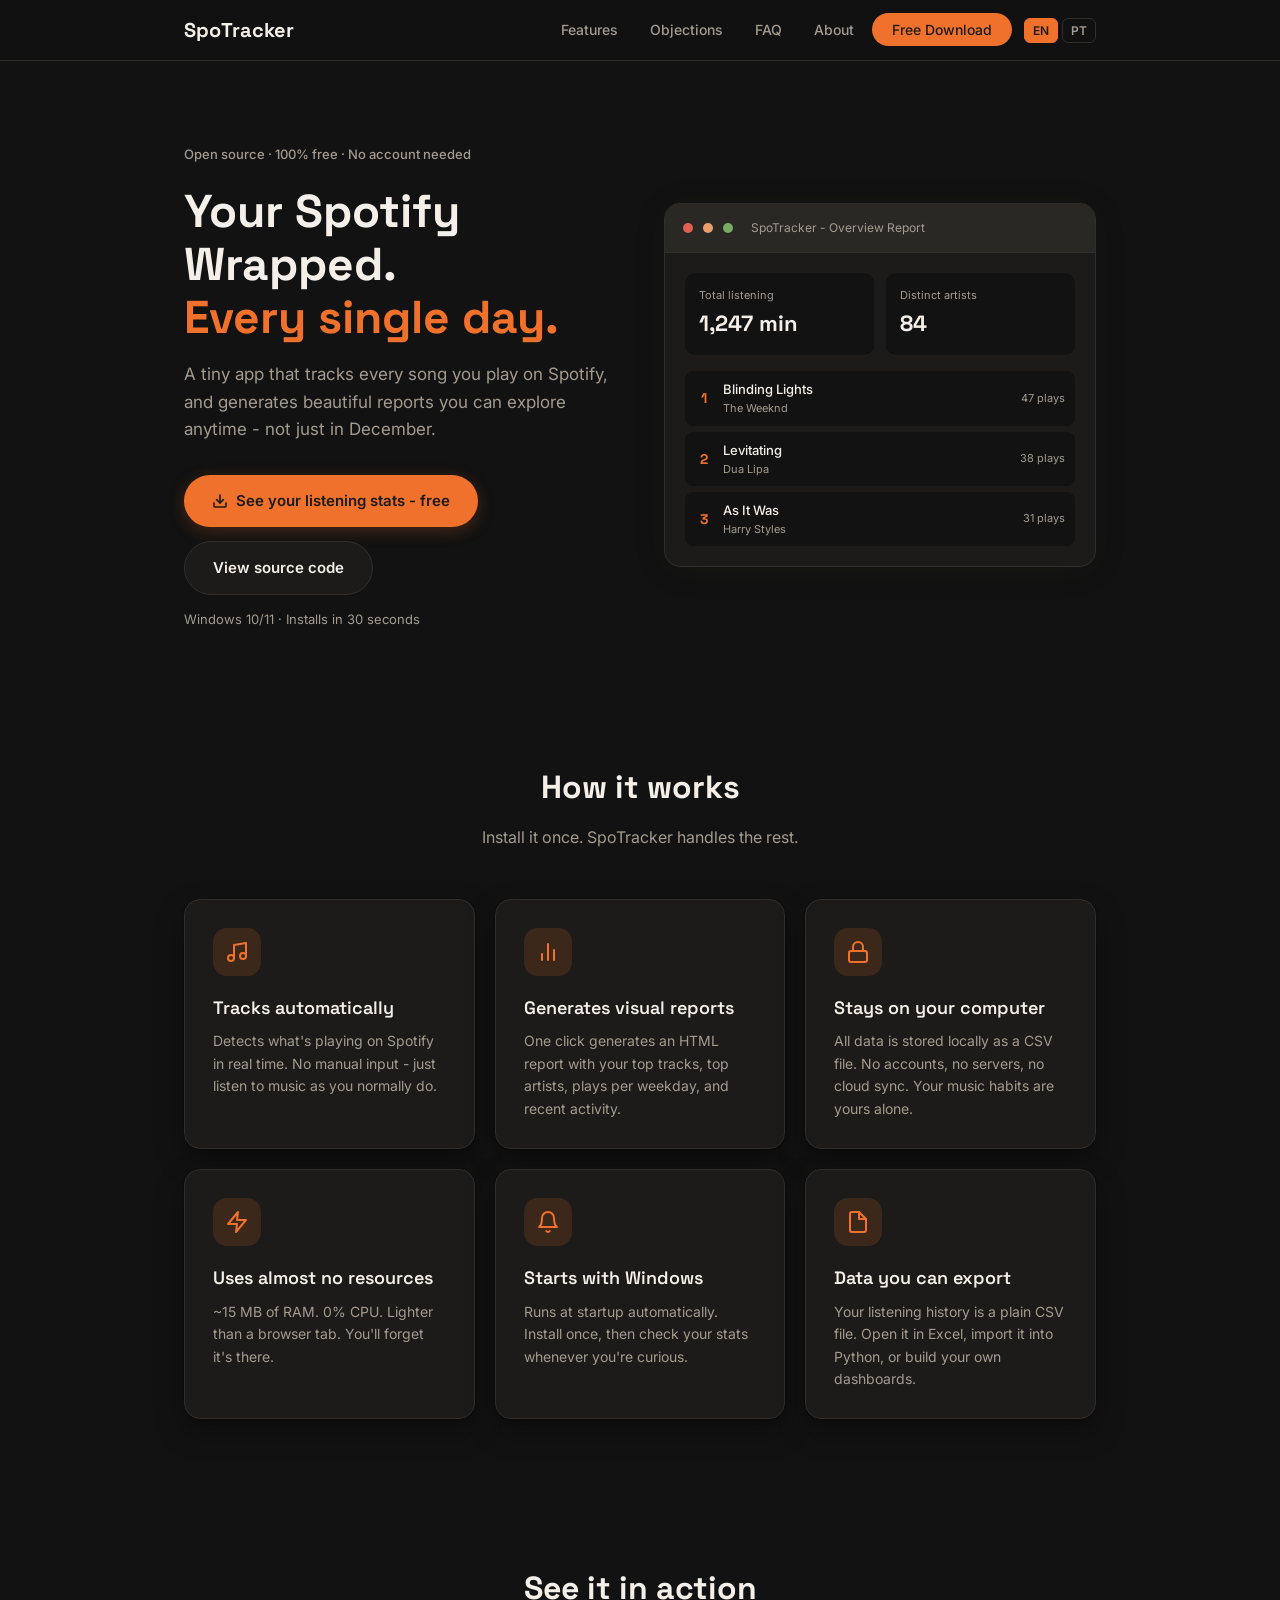
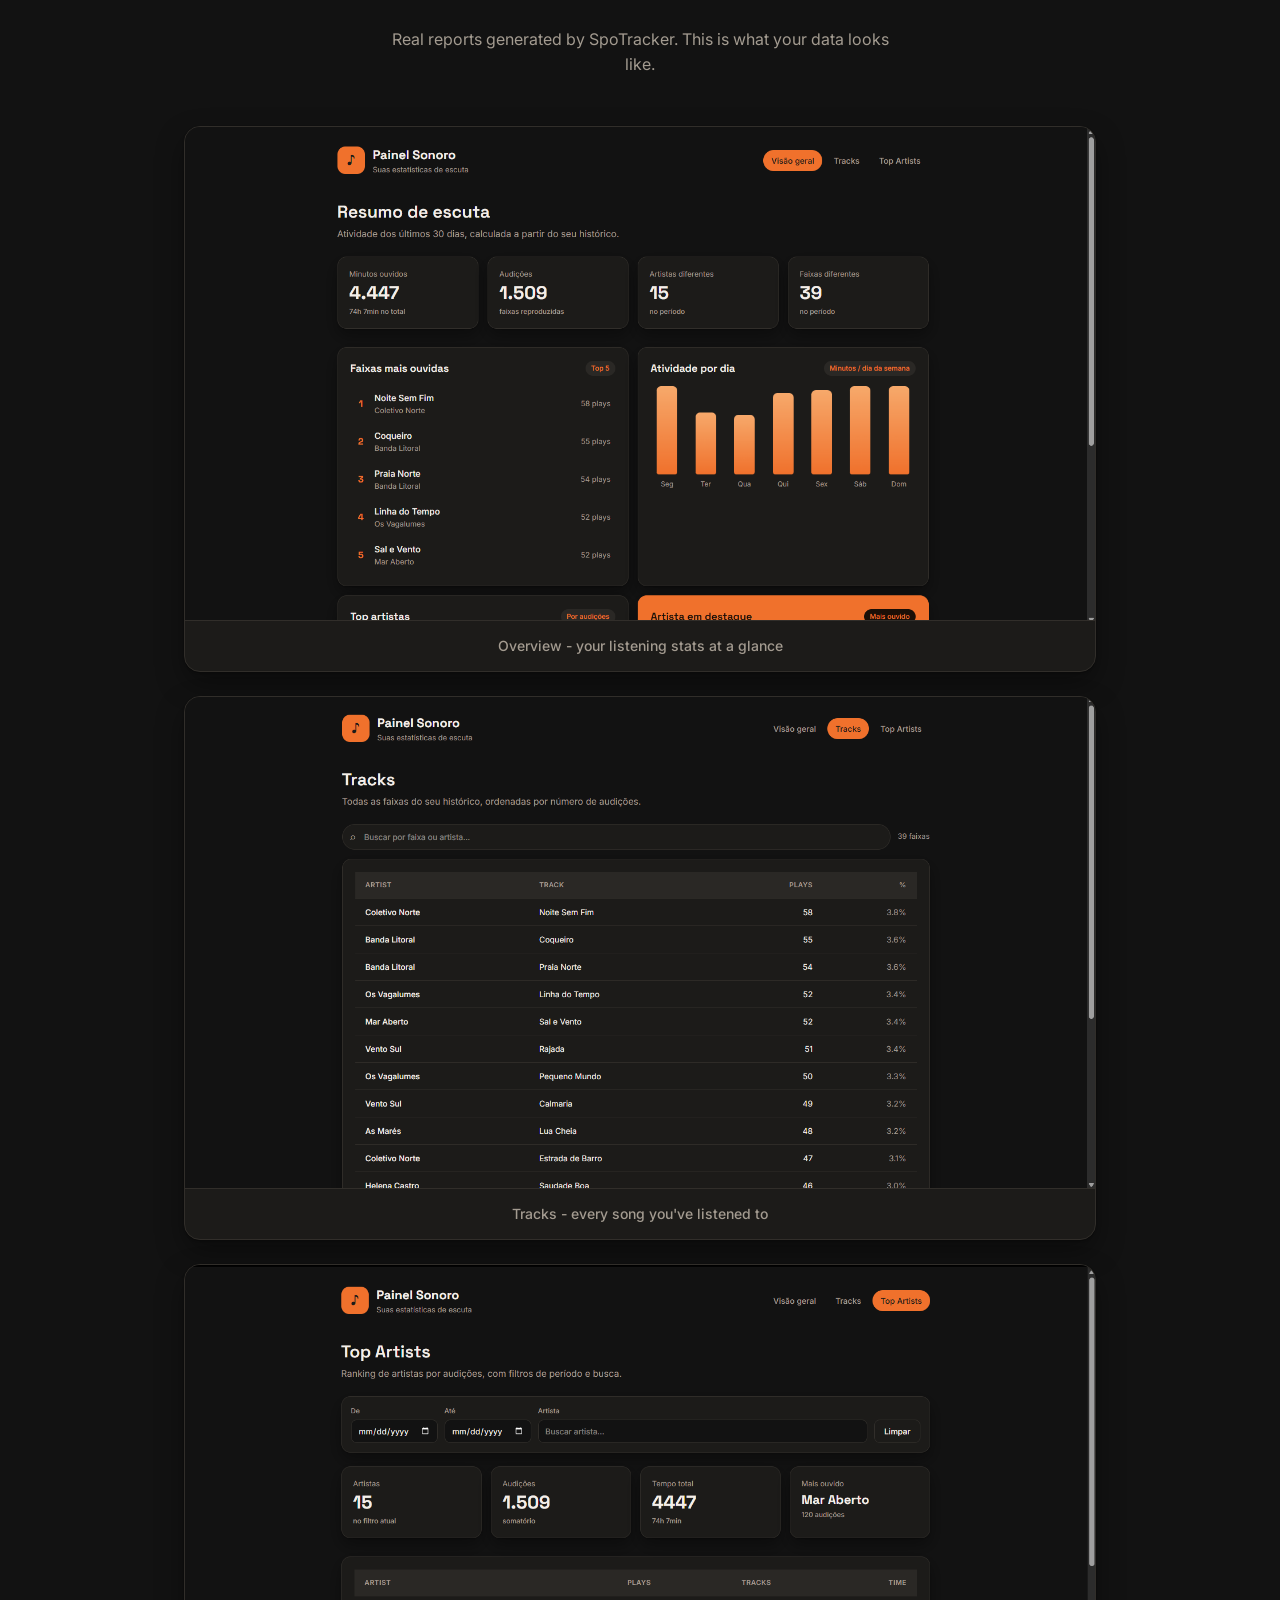
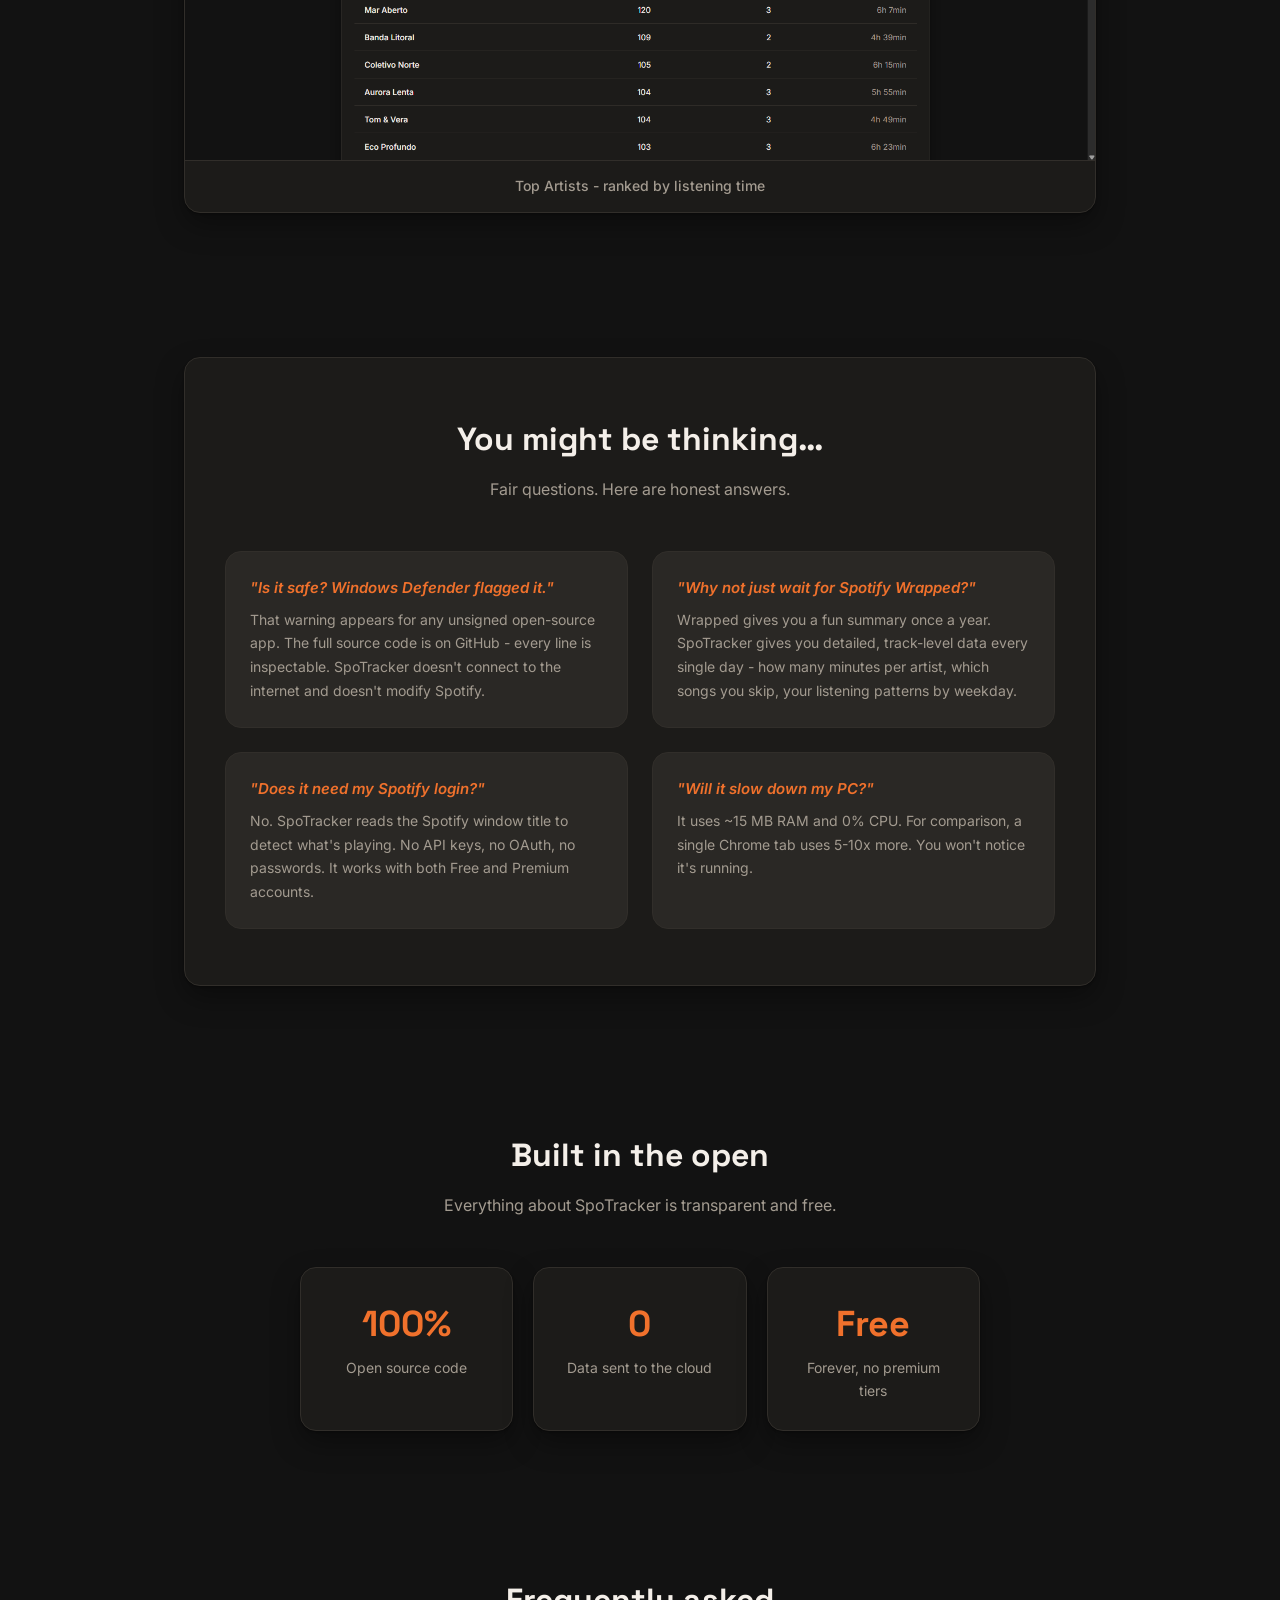
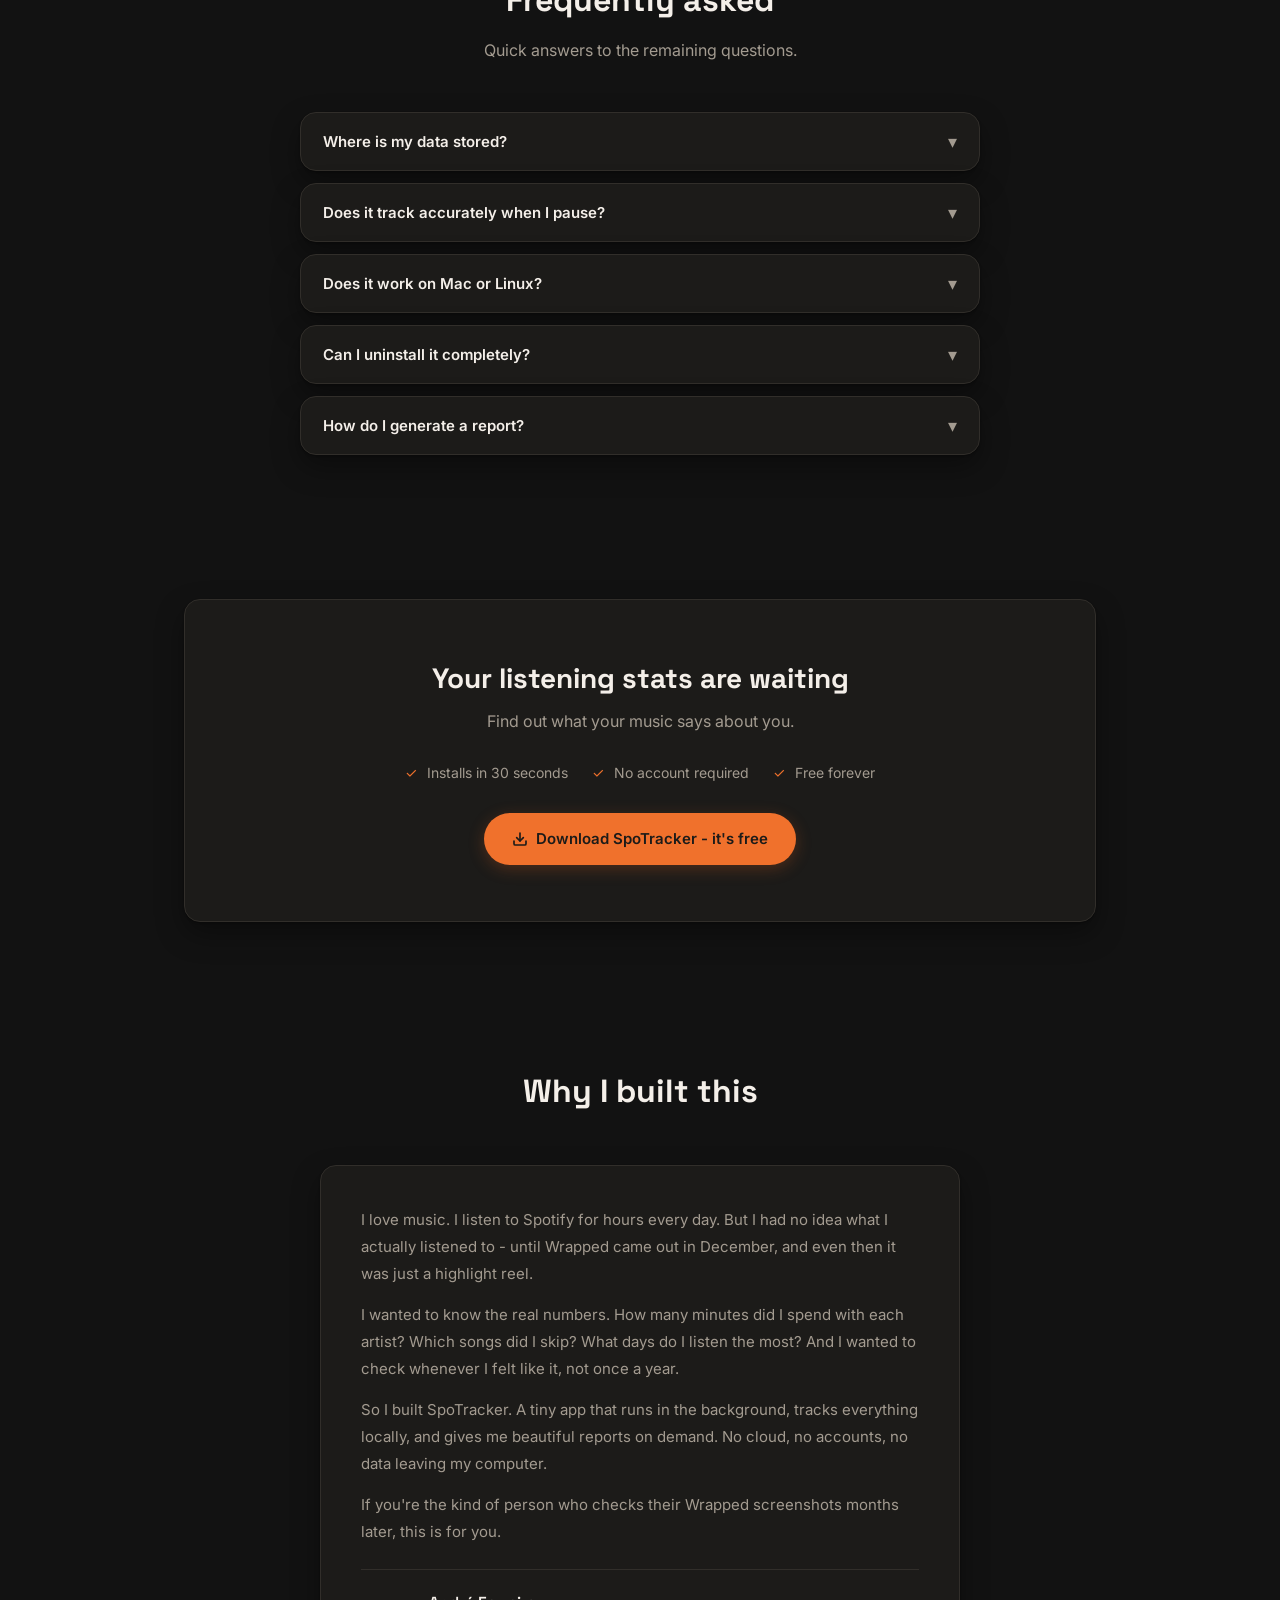
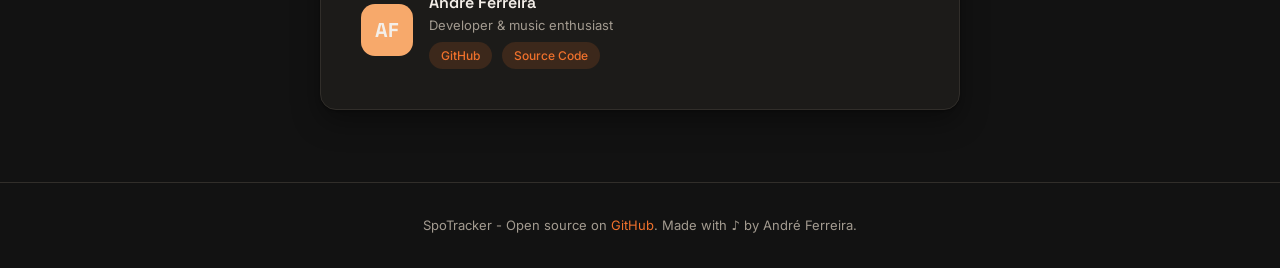
==== landing/index.html @ a1606028 "created landing page" ====
<!doctype html>
<html lang="en" dir="ltr">
<head>
	<meta charset="UTF-8" />
	<meta name="viewport" content="width=device-width, initial-scale=1.0" />

	<title>SpoTracker - Your Spotify Wrapped, Every Day | Free Listening Stats Tracker</title>
	<meta name="description" content="SpoTracker tracks your Spotify listening habits offline, giving you detailed reports with top artists, top tracks, and listening patterns - whenever you want, not just once a year. Free, open-source, and private." />
	<meta name="keywords" content="Spotify tracker, Spotify stats, Spotify Wrapped daily, listening history, top artists, top tracks, Spotify statistics, music tracker, offline Spotify tracker, open source Spotify tool, SpoTracker" />
	<meta name="author" content="André Ferreira" />
	<meta name="robots" content="index, follow, max-snippet:-1, max-image-preview:large, max-video-preview:-1" />
	<meta name="theme-color" content="#1DB954" />

	<link rel="canonical" href="https://andreferreira04.github.io/spoTracker/" />

	<meta property="og:type" content="website" />
	<meta property="og:url" content="https://andreferreira04.github.io/spoTracker/" />
	<meta property="og:title" content="SpoTracker - Your Spotify Wrapped, Every Day" />
	<meta property="og:description" content="Track every song you play on Spotify. Get detailed reports with top artists, top tracks, and listening patterns - free, offline, and open source." />
	<meta property="og:image" content="https://andreferreira04.github.io/spoTracker/screenshots/overview.png" />
	<meta property="og:image:width" content="1200" />
	<meta property="og:image:height" content="630" />
	<meta property="og:image:alt" content="SpoTracker overview report showing listening statistics, top tracks, and top artists" />
	<meta property="og:site_name" content="SpoTracker" />
	<meta property="og:locale" content="en_US" />
	<meta property="og:locale:alternate" content="pt_PT" />

	<meta name="twitter:card" content="summary_large_image" />
	<meta name="twitter:title" content="SpoTracker - Your Spotify Wrapped, Every Day" />
	<meta name="twitter:description" content="Track every song you play on Spotify. Free, offline, open source listening stats." />
	<meta name="twitter:image" content="https://andreferreira04.github.io/spoTracker/screenshots/overview.png" />
	<meta name="twitter:image:alt" content="SpoTracker overview report showing listening statistics" />

	<link rel="preconnect" href="https://fonts.googleapis.com" />
	<link rel="preconnect" href="https://fonts.gstatic.com" crossorigin />
	<link href="https://fonts.googleapis.com/css2?family=Inter:wght@400;500;600&family=Space+Grotesk:wght@500;600;700&display=swap" rel="stylesheet" />
	<link rel="stylesheet" href="style.css" />

	<script type="application/ld+json">
	{
		"@context": "https://schema.org",
		"@type": "SoftwareApplication",
		"name": "SpoTracker",
		"description": "A tiny desktop app that tracks every song you play on Spotify, stores data locally, and generates beautiful reports with top artists, top tracks, and listening patterns - whenever you want.",
		"url": "https://andreferreira04.github.io/spoTracker/",
		"downloadUrl": "https://github.com/andreferreira04/spoTracker/releases/latest/download/SpoTrackerInstaller.exe",
		"operatingSystem": "Windows 10, Windows 11",
		"applicationCategory": "MultimediaApplication",
		"applicationSubCategory": "Music Statistics Tracker",
		"offers": {
			"@type": "Offer",
			"price": "0",
			"priceCurrency": "USD"
		},
		"author": {
			"@type": "Person",
			"name": "André Ferreira",
			"url": "https://github.com/andreferreira04"
		},
		"softwareVersion": "latest",
		"license": "https://github.com/andreferreira04/spoTracker/blob/main/LICENSE",
		"screenshot": "https://andreferreira04.github.io/spoTracker/screenshots/overview.png",
		"featureList": [
			"Automatic Spotify listening tracking",
			"Visual HTML reports with top tracks and artists",
			"100% offline - data stored locally as CSV",
			"Lightweight - ~15 MB RAM, 0% CPU",
			"Auto-starts with Windows",
			"Exportable CSV data"
		],
		"isAccessibleForFree": true,
		"memoryRequirements": "15 MB",
		"installUrl": "https://github.com/andreferreira04/spoTracker/releases/latest/download/SpoTrackerInstaller.exe"
	}
	</script>

	<script type="application/ld+json">
	{
		"@context": "https://schema.org",
		"@type": "FAQPage",
		"mainEntity": [
			{
				"@type": "Question",
				"name": "Where is my SpoTracker data stored?",
				"acceptedAnswer": {
					"@type": "Answer",
					"text": "In your Documents folder at C:\\Users\\<you>\\Documents\\SpoTracker\\. The listening history is music-list.csv and reports go into the reports subfolder."
				}
			},
			{
				"@type": "Question",
				"name": "Does SpoTracker track accurately when I pause Spotify?",
				"acceptedAnswer": {
					"@type": "Answer",
					"text": "Yes. SpoTracker detects when Spotify is paused and subtracts the paused time automatically. It also filters short plays (under 20 seconds) in reports."
				}
			},
			{
				"@type": "Question",
				"name": "Does SpoTracker work on Mac or Linux?",
				"acceptedAnswer": {
					"@type": "Answer",
					"text": "Currently Windows-only (10 and 11). It uses Windows APIs to read window titles and display the tray icon."
				}
			},
			{
				"@type": "Question",
				"name": "Can I uninstall SpoTracker completely?",
				"acceptedAnswer": {
					"@type": "Answer",
					"text": "Yes, uninstall like any Windows app through Settings → Apps. Your listening data in Documents is preserved so you don't lose your history."
				}
			},
			{
				"@type": "Question",
				"name": "How do I generate a SpoTracker report?",
				"acceptedAnswer": {
					"@type": "Answer",
					"text": "Right-click the SpoTracker icon in your system tray (bottom-right corner) and select 'Generate New Report'. Your browser will open with the results."
				}
			},
			{
				"@type": "Question",
				"name": "Is SpoTracker safe? Windows Defender flagged it.",
				"acceptedAnswer": {
					"@type": "Answer",
					"text": "That warning appears for any unsigned open-source app. The full source code is on GitHub - every line is inspectable. SpoTracker doesn't connect to the internet and doesn't modify Spotify."
				}
			},
			{
				"@type": "Question",
				"name": "Why not just wait for Spotify Wrapped?",
				"acceptedAnswer": {
					"@type": "Answer",
					"text": "Wrapped gives you a fun summary once a year. SpoTracker gives you detailed, track-level data every single day - how many minutes per artist, which songs you skip, your listening patterns by weekday."
				}
			},
			{
				"@type": "Question",
				"name": "Does SpoTracker need my Spotify login?",
				"acceptedAnswer": {
					"@type": "Answer",
					"text": "No. SpoTracker reads the Spotify window title to detect what's playing. No API keys, no OAuth, no passwords. It works with both Free and Premium accounts."
				}
			}
		]
	}
	</script>

	<script type="application/ld+json">
	{
		"@context": "https://schema.org",
		"@type": "BreadcrumbList",
		"itemListElement": [
			{
				"@type": "ListItem",
				"position": 1,
				"name": "SpoTracker",
				"item": "https://andreferreira04.github.io/spoTracker/"
			}
		]
	}
	</script>
</head>
<body>

<header>
	<nav class="navbar" aria-label="Main navigation">
		<div class="page">
			<a href="/" class="nav-title" aria-label="SpoTracker - Home">SpoTracker</a>
			<button class="nav-toggle" aria-label="Toggle navigation menu" aria-expanded="false" onclick="var links=document.querySelector('.nav-links');var expanded=this.getAttribute('aria-expanded')==='true';this.setAttribute('aria-expanded',!expanded);links.classList.toggle('open')">&#9776;</button>
			<ul class="nav-links" role="menubar">
				<li role="none"><a href="#features" role="menuitem" data-i18n="navFeatures">Features</a></li>
				<li role="none"><a href="#objections" role="menuitem" data-i18n="navObjections">Objections</a></li>
				<li role="none"><a href="#faq" role="menuitem" data-i18n="navFaq">FAQ</a></li>
				<li role="none"><a href="#founder" role="menuitem" data-i18n="navAbout">About</a></li>
				<li role="none"><a href="https://github.com/andreferreira04/spoTracker/releases/latest/download/SpoTrackerInstaller.exe" class="nav-cta" role="menuitem" data-i18n="navDownload">Download Free</a></li>
				<li class="lang-switcher" role="none">
					<button class="lang-btn active" data-lang="en" onclick="setLang('en')" aria-label="Switch to English">EN</button>
					<button class="lang-btn" data-lang="pt" onclick="setLang('pt')" aria-label="Mudar para Português">PT</button>
				</li>
			</ul>
		</div>
	</nav>
</header>

<main>
	<section class="hero" aria-labelledby="hero-heading">
		<div class="page">
			<div class="hero-layout">
				<div class="hero-content">
					<div class="hero-proof" data-i18n="heroProof">Open source · 100% free · No account needed</div>

					<h1 id="hero-heading"><span data-i18n="heroTitle1">Your Spotify Wrapped.</span><br/><span class="accent" data-i18n="heroTitle2">Every single day.</span></h1>

					<p class="hero-sub" data-i18n="heroSub">A tiny app that tracks every song you play on Spotify, and generates beautiful reports you can explore anytime - not just in December.</p>
					<div class="hero-actions">
						<a href="https://github.com/andreferreira04/spoTracker/releases/latest/download/SpoTrackerInstaller.exe" class="btn btn-primary" id="cta-download-hero" aria-label="Download SpoTracker for free">
							<svg width="16" height="16" viewBox="0 0 24 24" fill="none" stroke="currentColor" stroke-width="2.5" stroke-linecap="round" stroke-linejoin="round" aria-hidden="true"><path d="M21 15v4a2 2 0 0 1-2 2H5a2 2 0 0 1-2-2v-4"/><polyline points="7 10 12 15 17 10"/><line x1="12" y1="15" x2="12" y2="3"/></svg> <span data-i18n="heroCta">See your listening stats - free</span>
						</a>
						<a href="https://github.com/andreferreira04/spoTracker" class="btn btn-secondary" target="_blank" rel="noopener noreferrer" aria-label="View SpoTracker source code on GitHub">
							<span data-i18n="heroSource">View source code</span>
						</a>
					</div>
					<p class="hero-note" data-i18n="heroNote">Windows 10/11 · Installs in 30 seconds</p>
				</div>

				<div class="hero-visual" role="img" aria-label="SpoTracker application mockup showing an overview report with total listening time, distinct artists count, and top 3 most played tracks">
					<div class="mock-header">
						<span class="mock-dot" aria-hidden="true"></span>
						<span class="mock-dot" aria-hidden="true"></span>
						<span class="mock-dot" aria-hidden="true"></span>
						<span class="mock-title-bar" data-i18n="mockTitle">SpoTracker - Overview Report</span>
					</div>
					<div class="mock-body">
						<div class="mock-stats-row">
							<div class="mock-stat-card">
								<div class="mock-stat-label" data-i18n="mockListening">Total listening</div>
								<div class="mock-stat-value">1,247 min</div>
							</div>
							<div class="mock-stat-card">
								<div class="mock-stat-label" data-i18n="mockArtists">Distinct artists</div>
								<div class="mock-stat-value">84</div>
							</div>
						</div>
						<div class="mock-track-list">
							<div class="mock-track">
								<span class="mock-rank">1</span>
								<div class="mock-track-info">
									<div class="mock-track-name">Blinding Lights</div>
									<div class="mock-track-artist">The Weeknd</div>
								</div>
								<span class="mock-track-time" data-i18n="mockPlays1">47 plays</span>
							</div>
							<div class="mock-track">
								<span class="mock-rank">2</span>
								<div class="mock-track-info">
									<div class="mock-track-name">Levitating</div>
									<div class="mock-track-artist">Dua Lipa</div>
								</div>
								<span class="mock-track-time" data-i18n="mockPlays2">38 plays</span>
							</div>
							<div class="mock-track">
								<span class="mock-rank">3</span>
								<div class="mock-track-info">
									<div class="mock-track-name">As It Was</div>
									<div class="mock-track-artist">Harry Styles</div>
								</div>
								<span class="mock-track-time" data-i18n="mockPlays3">31 plays</span>
							</div>
						</div>
					</div>
				</div>

			</div>
		</div>
	</section>

	<section id="features" aria-labelledby="features-heading">
		<div class="page">
			<div class="section-header">
				<h2 id="features-heading" data-i18n="featuresTitle">How it works</h2>
				<p data-i18n="featuresSub">Install it once. SpoTracker handles the rest.</p>
			</div>
			<div class="features-grid">
				<article class="feature-card">
					<div class="feature-icon" aria-hidden="true"><svg width="24" height="24" viewBox="0 0 24 24" fill="none" stroke="currentColor" stroke-width="2" stroke-linecap="round" stroke-linejoin="round"><path d="M9 18V5l12-2v13"/><circle cx="6" cy="18" r="3"/><circle cx="18" cy="16" r="3"/></svg></div>
					<h3 data-i18n="feat1Title">Tracks automatically</h3>
					<p data-i18n="feat1Desc">Detects what's playing on Spotify in real time. No manual input - just listen to music as you normally do.</p>
				</article>
				<article class="feature-card">
					<div class="feature-icon" aria-hidden="true"><svg width="24" height="24" viewBox="0 0 24 24" fill="none" stroke="currentColor" stroke-width="2" stroke-linecap="round" stroke-linejoin="round"><line x1="18" y1="20" x2="18" y2="10"/><line x1="12" y1="20" x2="12" y2="4"/><line x1="6" y1="20" x2="6" y2="14"/></svg></div>
					<h3 data-i18n="feat2Title">Generates visual reports</h3>
					<p data-i18n="feat2Desc">One click generates an HTML report with your top tracks, top artists, plays per weekday, and recent activity.</p>
				</article>
				<article class="feature-card">
					<div class="feature-icon" aria-hidden="true"><svg width="24" height="24" viewBox="0 0 24 24" fill="none" stroke="currentColor" stroke-width="2" stroke-linecap="round" stroke-linejoin="round"><rect x="3" y="11" width="18" height="11" rx="2" ry="2"/><path d="M7 11V7a5 5 0 0 1 10 0v4"/></svg></div>
					<h3 data-i18n="feat3Title">Stays on your computer</h3>
					<p data-i18n="feat3Desc">All data is stored locally as a CSV file. No accounts, no servers, no cloud sync. Your music habits are yours alone.</p>
				</article>
				<article class="feature-card">
					<div class="feature-icon" aria-hidden="true"><svg width="24" height="24" viewBox="0 0 24 24" fill="none" stroke="currentColor" stroke-width="2" stroke-linecap="round" stroke-linejoin="round"><polygon points="13 2 3 14 12 14 11 22 21 10 12 10 13 2"/></svg></div>
					<h3 data-i18n="feat4Title">Uses almost no resources</h3>
					<p data-i18n="feat4Desc">~15 MB of RAM. 0% CPU. Lighter than a browser tab. You'll forget it's there.</p>
				</article>
				<article class="feature-card">
					<div class="feature-icon" aria-hidden="true"><svg width="24" height="24" viewBox="0 0 24 24" fill="none" stroke="currentColor" stroke-width="2" stroke-linecap="round" stroke-linejoin="round"><path d="M18 8A6 6 0 0 0 6 8c0 7-3 9-3 9h18s-3-2-3-9"/><path d="M13.73 21a2 2 0 0 1-3.46 0"/></svg></div>
					<h3 data-i18n="feat5Title">Starts with Windows</h3>
					<p data-i18n="feat5Desc">Runs at startup automatically. Install once, then check your stats whenever you're curious.</p>
				</article>
				<article class="feature-card">
					<div class="feature-icon" aria-hidden="true"><svg width="24" height="24" viewBox="0 0 24 24" fill="none" stroke="currentColor" stroke-width="2" stroke-linecap="round" stroke-linejoin="round"><path d="M13 2H6a2 2 0 0 0-2 2v16a2 2 0 0 0 2 2h12a2 2 0 0 0 2-2V9z"/><polyline points="13 2 13 9 20 9"/></svg></div>
					<h3 data-i18n="feat6Title">Data you can export</h3>
					<p data-i18n="feat6Desc">Your listening history is a plain CSV file. Open it in Excel, import it into Python, or build your own dashboards.</p>
				</article>
			</div>
		</div>
	</section>

	<section id="screenshots" aria-labelledby="screenshots-heading">
		<div class="page">
			<div class="section-header">
				<h2 id="screenshots-heading" data-i18n="screenshotsTitle">See it in action</h2>
				<p data-i18n="screenshotsSub">Real reports generated by SpoTracker. This is what your data looks like.</p>
			</div>
			<div class="gallery">
				<figure class="gallery-item">
					<img src="screenshots/overview.png" alt="SpoTracker overview report showing total listening time, distinct artists count, and top played tracks with play counts" loading="lazy" width="800" height="500" />
					<figcaption class="gallery-caption" data-i18n="screenshotCap1">Overview - your listening stats at a glance</figcaption>
				</figure>
				<figure class="gallery-item">
					<img src="screenshots/tracks.png" alt="SpoTracker tracks report displaying a detailed list of every song listened to with play count and total listening time" loading="lazy" width="800" height="500" />
					<figcaption class="gallery-caption" data-i18n="screenshotCap2">Tracks - every song you've listened to</figcaption>
				</figure>
				<figure class="gallery-item">
					<img src="screenshots/top-artists.png" alt="SpoTracker top artists report ranking artists by total listening time with visual bar charts" loading="lazy" width="800" height="500" />
					<figcaption class="gallery-caption" data-i18n="screenshotCap3">Top Artists - ranked by listening time</figcaption>
				</figure>
			</div>
		</div>
	</section>

	<section id="objections" aria-labelledby="objections-heading">
		<div class="page">
			<div class="objections">
				<div class="section-header">
					<h2 id="objections-heading" data-i18n="objTitle">You might be thinking&#8230;</h2>
					<p data-i18n="objSub">Fair questions. Here are honest answers.</p>
				</div>
				<div class="obj-grid">
					<article class="obj-card">
						<h3 class="obj-q" data-i18n="objQ1">"Is it safe? Windows Defender flagged it."</h3>
						<p class="obj-a" data-i18n="objA1">That warning appears for any unsigned open-source app. The full source code is on GitHub - every line is inspectable. SpoTracker doesn't connect to the internet and doesn't modify Spotify.</p>
					</article>
					<article class="obj-card">
						<h3 class="obj-q" data-i18n="objQ2">"Why not just wait for Spotify Wrapped?"</h3>
						<p class="obj-a" data-i18n="objA2">Wrapped gives you a fun summary once a year. SpoTracker gives you detailed, track-level data every single day - how many minutes per artist, which songs you skip, your listening patterns by weekday.</p>
					</article>
					<article class="obj-card">
						<h3 class="obj-q" data-i18n="objQ3">"Does it need my Spotify login?"</h3>
						<p class="obj-a" data-i18n="objA3">No. SpoTracker reads the Spotify window title to detect what's playing. No API keys, no OAuth, no passwords. It works with both Free and Premium accounts.</p>
					</article>
					<article class="obj-card">
						<h3 class="obj-q" data-i18n="objQ4">"Will it slow down my PC?"</h3>
						<p class="obj-a" data-i18n="objA4">It uses ~15 MB RAM and 0% CPU. For comparison, a single Chrome tab uses 5-10x more. You won't notice it's running.</p>
					</article>
				</div>
			</div>
		</div>
	</section>

	<section class="proof-section" aria-labelledby="proof-heading">
		<div class="page">
			<div class="section-header">
				<h2 id="proof-heading" data-i18n="proofTitle">Built in the open</h2>
				<p data-i18n="proofSub">Everything about SpoTracker is transparent and free.</p>
			</div>
			<div class="proof-grid">
				<div class="proof-card">
					<div class="proof-number">100%</div>
					<p class="proof-label" data-i18n="proofLabel1">Open source code</p>
				</div>
				<div class="proof-card">
					<div class="proof-number">0</div>
					<p class="proof-label" data-i18n="proofLabel2">Data sent to the cloud</p>
				</div>
				<div class="proof-card">
					<div class="proof-number" data-i18n="proofValue3">Free</div>
					<p class="proof-label" data-i18n="proofLabel3">Forever, no premium tiers</p>
				</div>
			</div>
		</div>
	</section>

	<section id="faq" aria-labelledby="faq-heading">
		<div class="page">
			<div class="section-header">
				<h2 id="faq-heading" data-i18n="faqTitle">Frequently asked</h2>
				<p data-i18n="faqSub">Quick answers to the remaining questions.</p>
			</div>
			<div class="faq-list" role="list">
				<div class="faq-item" role="listitem">
					<button class="faq-q" aria-expanded="false" aria-controls="faq-answer-1" onclick="var open=this.parentElement.classList.toggle('open');this.setAttribute('aria-expanded',open)">
						<span data-i18n="faqQ1">Where is my data stored?</span>
						<span class="faq-chevron" aria-hidden="true">&#9662;</span>
					</button>
					<div class="faq-a" id="faq-answer-1" role="region" aria-labelledby="faq-q-1"><div class="faq-a-inner" data-i18n="faqA1" data-i18n-html>
						In your Documents folder at <code>C:\Users\&lt;you&gt;\Documents\SpoTracker\</code>. The listening history is <code>music-list.csv</code> and reports go into the <code>reports</code> subfolder.
					</div></div>
				</div>
				<div class="faq-item" role="listitem">
					<button class="faq-q" aria-expanded="false" aria-controls="faq-answer-2" onclick="var open=this.parentElement.classList.toggle('open');this.setAttribute('aria-expanded',open)">
						<span data-i18n="faqQ2">Does it track accurately when I pause?</span>
						<span class="faq-chevron" aria-hidden="true">&#9662;</span>
					</button>
					<div class="faq-a" id="faq-answer-2" role="region" aria-labelledby="faq-q-2"><div class="faq-a-inner" data-i18n="faqA2">
						Yes. SpoTracker detects when Spotify is paused and subtracts the paused time automatically. It also filters short plays (under 20 seconds) in reports.
					</div></div>
				</div>
				<div class="faq-item" role="listitem">
					<button class="faq-q" aria-expanded="false" aria-controls="faq-answer-3" onclick="var open=this.parentElement.classList.toggle('open');this.setAttribute('aria-expanded',open)">
						<span data-i18n="faqQ3">Does it work on Mac or Linux?</span>
						<span class="faq-chevron" aria-hidden="true">&#9662;</span>
					</button>
					<div class="faq-a" id="faq-answer-3" role="region" aria-labelledby="faq-q-3"><div class="faq-a-inner" data-i18n="faqA3">
						Currently Windows-only (10 and 11). It uses Windows APIs to read window titles and display the tray icon.
					</div></div>
				</div>
				<div class="faq-item" role="listitem">
					<button class="faq-q" aria-expanded="false" aria-controls="faq-answer-4" onclick="var open=this.parentElement.classList.toggle('open');this.setAttribute('aria-expanded',open)">
						<span data-i18n="faqQ4">Can I uninstall it completely?</span>
						<span class="faq-chevron" aria-hidden="true">&#9662;</span>
					</button>
					<div class="faq-a" id="faq-answer-4" role="region" aria-labelledby="faq-q-4"><div class="faq-a-inner" data-i18n="faqA4">
						Yes, uninstall like any Windows app through Settings &#8594; Apps. Your listening data in Documents is preserved so you don't lose your history.
					</div></div>
				</div>
				<div class="faq-item" role="listitem">
					<button class="faq-q" aria-expanded="false" aria-controls="faq-answer-5" onclick="var open=this.parentElement.classList.toggle('open');this.setAttribute('aria-expanded',open)">
						<span data-i18n="faqQ5">How do I generate a report?</span>
						<span class="faq-chevron" aria-hidden="true">&#9662;</span>
					</button>
					<div class="faq-a" id="faq-answer-5" role="region" aria-labelledby="faq-q-5"><div class="faq-a-inner" data-i18n="faqA5">
						Right-click the SpoTracker icon in your system tray (bottom-right corner) and select "Generate New Report". Your browser will open with the results.
					</div></div>
				</div>
			</div>
		</div>
	</section>

	<section aria-labelledby="cta-heading">
		<div class="page">
			<div class="cta-section">
				<h2 id="cta-heading" data-i18n="ctaTitle">Your listening stats are waiting</h2>
				<p data-i18n="ctaSub">Find out what your music says about you.</p>
				<ul class="cta-checklist">
					<li><span class="check-mark" aria-hidden="true">&#10003;</span> <span data-i18n="ctaCheck1">Installs in 30 seconds</span></li>
					<li><span class="check-mark" aria-hidden="true">&#10003;</span> <span data-i18n="ctaCheck2">No account required</span></li>
					<li><span class="check-mark" aria-hidden="true">&#10003;</span> <span data-i18n="ctaCheck3">Free forever</span></li>
				</ul>
				<a href="https://github.com/andreferreira04/spoTracker/releases/latest/download/SpoTrackerInstaller.exe" class="btn btn-primary" id="cta-download-bottom" aria-label="Download SpoTracker for free - installs in 30 seconds">
					<svg width="16" height="16" viewBox="0 0 24 24" fill="none" stroke="currentColor" stroke-width="2.5" stroke-linecap="round" stroke-linejoin="round" aria-hidden="true"><path d="M21 15v4a2 2 0 0 1-2 2H5a2 2 0 0 1-2-2v-4"/><polyline points="7 10 12 15 17 10"/><line x1="12" y1="15" x2="12" y2="3"/></svg> <span data-i18n="ctaBtn">Download SpoTracker - it's free</span>
				</a>
			</div>
		</div>
	</section>

	<section id="founder" aria-labelledby="founder-heading">
		<div class="page">
			<div class="section-header">
				<h2 id="founder-heading" data-i18n="founderTitle">Why I built this</h2>
			</div>
			<article class="founder-note">
				<blockquote cite="https://github.com/andreferreira04">
					<p data-i18n="founderP1">I love music. I listen to Spotify for hours every day. But I had no idea what I actually listened to - until Wrapped came out in December, and even then it was just a highlight reel.</p>
					<p data-i18n="founderP2">I wanted to know the real numbers. How many minutes did I spend with each artist? Which songs did I skip? What days do I listen the most? And I wanted to check whenever I felt like it, not once a year.</p>
					<p data-i18n="founderP3">So I built SpoTracker. A tiny app that runs in the background, tracks everything locally, and gives me beautiful reports on demand. No cloud, no accounts, no data leaving my computer.</p>
					<p data-i18n="founderP4">If you're the kind of person who checks their Wrapped screenshots months later, this is for you.</p>
				</blockquote>
				<div class="founder-sig">
					<div class="founder-avatar" aria-hidden="true">AF</div>
					<div>
						<div class="founder-name">Andr&eacute; Ferreira</div>
						<div class="founder-role" data-i18n="founderRole">Developer &amp; music enthusiast</div>
						<div class="founder-links">
							<a href="https://github.com/andreferreira04" target="_blank" rel="noopener noreferrer" aria-label="André Ferreira's GitHub profile">GitHub</a>
							<a href="https://github.com/andreferreira04/spoTracker" target="_blank" rel="noopener noreferrer" aria-label="SpoTracker source code on GitHub">Source Code</a>
						</div>
					</div>
				</div>
			</article>
		</div>
	</section>
</main>

<footer class="footer" role="contentinfo">
	<div class="page">
		<p data-i18n="footer" data-i18n-html>SpoTracker - Open source on <a href="https://github.com/andreferreira04/spoTracker" target="_blank" rel="noopener noreferrer">GitHub</a>. Made with &#9834; by Andr&eacute; Ferreira.</p>
	</div>
</footer>

<script src="locals.js"></script>
</body>
</html>
---- landing/style.css ----
:root {
	--ps-bg: #121212;
	--ps-surface: #1c1b19;
	--ps-surface-2: #2a2825;
	--ps-ink: #f4efe9;
	--ps-ink-soft: #a39b90;
	--ps-accent: #f0712c;
	--ps-accent-soft: #f7a96b;
	--ps-accent-glow: rgba(240, 113, 44, .15);
	--ps-border: #312e2a;
	--ps-radius: 16px;
	--ps-shadow: 0 1px 2px rgba(0,0,0,.3), 0 12px 28px rgba(0,0,0,.35);
}

* { box-sizing: border-box; margin: 0; padding: 0 }
html { scroll-behavior: smooth }

body {
	font-family: "Inter", system-ui, sans-serif;
	background-color: var(--ps-bg);
	color: var(--ps-ink);
	line-height: 1.6;
	-webkit-font-smoothing: antialiased;
}

/* ── Layout ──────────────────────────────────────── */
.page { max-width: 960px; margin: 0 auto; padding: 0 24px }
section { padding: 72px 0 }

/* ── Navbar ──────────────────────────────────────── */
.navbar {
	position: sticky; top: 0; z-index: 100;
	background: rgba(18, 18, 18, .85);
	backdrop-filter: blur(12px);
	-webkit-backdrop-filter: blur(12px);
	border-bottom: 1px solid var(--ps-border);
}
.navbar .page {
	display: flex; align-items: center; justify-content: space-between;
	padding-top: 14px; padding-bottom: 14px;
}
.nav-brand {
	display: flex; align-items: center; gap: 12px;
	text-decoration: none; color: var(--ps-ink);
}
.nav-mark {
	width: 40px; height: 40px; display: flex; align-items: center; justify-content: center;
	font-size: 20px; color: var(--ps-surface);
	background-color: var(--ps-accent); border-radius: 12px;
}
.nav-title {
	font-family: "Space Grotesk", system-ui, sans-serif;
	font-size: 20px; font-weight: 700;
	text-decoration: none; color: inherit;
}
.nav-links { display: flex; align-items: center; gap: 4px; list-style: none }
.nav-links a {
	font-size: 14px; font-weight: 500; color: var(--ps-ink-soft);
	text-decoration: none; padding: 8px 14px; border-radius: 999px;
	transition: background-color .15s, color .15s;
}
.nav-links a:hover { color: var(--ps-ink); background-color: var(--ps-surface) }
.nav-cta {
	font-size: 14px; font-weight: 600; color: var(--ps-surface) !important;
	background-color: var(--ps-accent) !important; padding: 8px 20px !important;
	border-radius: 999px; transition: opacity .15s;
}
.nav-cta:hover { opacity: .85; background-color: var(--ps-accent) !important }
.nav-toggle { display: none; background: none; border: none; cursor: pointer; padding: 8px; color: var(--ps-ink); font-size: 24px }
.lang-switcher { display: flex; gap: 4px; margin-left: 8px }
.lang-btn {
	font-family: inherit; font-size: 12px; font-weight: 600;
	color: var(--ps-ink-soft); background: transparent;
	border: 1px solid var(--ps-border); border-radius: 6px;
	padding: 4px 8px; cursor: pointer; transition: all .15s;
}
.lang-btn:hover { color: var(--ps-ink); border-color: var(--ps-ink-soft) }
.lang-btn.active { color: var(--ps-surface); background-color: var(--ps-accent); border-color: var(--ps-accent) }

/* ── Hero ────────────────────────────────────────── */
.hero { padding: 80px 0 60px }
.hero-layout { display: grid; grid-template-columns: 1fr 1fr; gap: 48px; align-items: center }
.hero-content { text-align: left }

.hero-proof {
	display: inline-flex; align-items: center; gap: 10px;
	font-size: 13px; font-weight: 500; color: var(--ps-ink-soft);
	margin-bottom: 20px;
}
.hero-proof .stars { color: var(--ps-accent); letter-spacing: 2px }

.hero h1 {
	font-family: "Space Grotesk", system-ui, sans-serif;
	font-size: clamp(32px, 5vw, 46px); font-weight: 700;
	line-height: 1.15; margin-bottom: 18px;
}
.hero h1 .accent { color: var(--ps-accent) }

.hero-sub {
	font-size: 17px; color: var(--ps-ink-soft);
	margin-bottom: 32px; max-width: 440px;
}

.hero-actions { display: flex; align-items: center; gap: 14px; flex-wrap: wrap }
.btn {
	display: inline-flex; align-items: center; gap: 8px;
	font-family: "Inter", system-ui, sans-serif;
	font-size: 15px; font-weight: 600; text-decoration: none;
	padding: 14px 28px; border-radius: 999px; border: none; cursor: pointer;
	transition: transform .15s, box-shadow .15s, opacity .15s;
}
.btn:hover { transform: translateY(-1px) }
.btn:active { transform: translateY(0) }
.btn-primary {
	color: var(--ps-surface); background-color: var(--ps-accent);
	box-shadow: 0 4px 16px rgba(196, 86, 30, .3);
}
.btn-primary:hover { box-shadow: 0 6px 24px rgba(196, 86, 30, .4) }
.btn-secondary {
	color: var(--ps-ink); background-color: var(--ps-surface);
	border: 1px solid var(--ps-border);
}
.btn-secondary:hover { background-color: var(--ps-surface-2) }

.hero-note {
	margin-top: 14px; font-size: 13px; color: var(--ps-ink-soft);
}

/* ── Hero Product Mockup ─────────────────────────── */
.hero-visual {
	background-color: var(--ps-surface);
	border: 1px solid var(--ps-border);
	border-radius: var(--ps-radius);
	box-shadow: 0 4px 32px rgba(44,38,32,.1);
	overflow: hidden;
	animation: float 4s ease-in-out infinite;
}
@keyframes float {
	0%, 100% { transform: translateY(0) }
	50% { transform: translateY(-6px) }
}

.mock-header {
	display: flex; align-items: center; gap: 10px;
	padding: 14px 18px; border-bottom: 1px solid var(--ps-border);
	background-color: var(--ps-surface-2);
}
.mock-dot { width: 10px; height: 10px; border-radius: 50%; background-color: var(--ps-border) }
.mock-dot:first-child { background-color: #e06050 }
.mock-dot:nth-child(2) { background-color: #e8a06b }
.mock-dot:nth-child(3) { background-color: #7aab66 }
.mock-title-bar { font-size: 12px; color: var(--ps-ink-soft); margin-left: 8px }

.mock-body { padding: 20px }

.mock-stats-row { display: grid; grid-template-columns: 1fr 1fr; gap: 12px; margin-bottom: 16px }
.mock-stat-card {
	background-color: var(--ps-bg); border-radius: 10px; padding: 14px;
}
.mock-stat-label { font-size: 11px; color: var(--ps-ink-soft); margin-bottom: 2px }
.mock-stat-value {
	font-family: "Space Grotesk", system-ui, sans-serif;
	font-size: 22px; font-weight: 700;
}

.mock-track-list { display: flex; flex-direction: column; gap: 6px }
.mock-track {
	display: flex; align-items: center; gap: 10px;
	padding: 8px 10px; border-radius: 8px;
	background-color: var(--ps-bg);
}
.mock-rank {
	font-family: "Space Grotesk", system-ui, sans-serif;
	font-size: 14px; font-weight: 700; color: var(--ps-accent);
	width: 18px; text-align: center;
}
.mock-track-info { flex: 1 }
.mock-track-name { font-size: 13px; font-weight: 500 }
.mock-track-artist { font-size: 11px; color: var(--ps-ink-soft) }
.mock-track-time { font-size: 11px; color: var(--ps-ink-soft) }

/* ── Section Headers ─────────────────────────────── */
.section-header { text-align: center; margin-bottom: 48px }
.section-header h2 {
	font-family: "Space Grotesk", system-ui, sans-serif;
	font-size: 32px; font-weight: 700; margin-bottom: 12px;
}
.section-header p { color: var(--ps-ink-soft); max-width: 520px; margin: 0 auto; font-size: 16px }

/* ── Features ────────────────────────────────────── */
.features-grid { display: grid; grid-template-columns: repeat(3, 1fr); gap: 20px }
.feature-card {
	background-color: var(--ps-surface); border: 1px solid var(--ps-border);
	border-radius: var(--ps-radius); padding: 28px;
	box-shadow: var(--ps-shadow);
	transition: transform .2s, box-shadow .2s;
}
.feature-card:hover { transform: translateY(-4px); box-shadow: 0 8px 32px rgba(44,38,32,.1) }
.feature-icon {
	width: 48px; height: 48px; display: flex; align-items: center; justify-content: center;
	color: var(--ps-accent); background-color: var(--ps-accent-glow);
	border-radius: 14px; margin-bottom: 18px;
}
.feature-card h3 {
	font-family: "Space Grotesk", system-ui, sans-serif;
	font-size: 18px; font-weight: 600; margin-bottom: 8px;
}
.feature-card p { font-size: 14px; color: var(--ps-ink-soft) }

/* ── Gallery ─────────────────────────────────────── */
.gallery { display: grid; grid-template-columns: 1fr; gap: 24px }
.gallery-item {
	background-color: var(--ps-surface); border: 1px solid var(--ps-border);
	border-radius: var(--ps-radius); overflow: hidden;
	box-shadow: var(--ps-shadow);
	transition: transform .2s, box-shadow .2s;
}
.gallery-item:hover { transform: translateY(-4px); box-shadow: 0 8px 32px rgba(0,0,0,.4) }
.gallery-item img {
	width: 100%; height: auto; display: block;
	border-bottom: 1px solid var(--ps-border);
}
.gallery-caption {
	padding: 14px 20px; font-size: 14px; font-weight: 500;
	color: var(--ps-ink-soft); text-align: center;
}

/* ── Objections ──────────────────────────────────── */
.objections {
	background-color: var(--ps-surface); border: 1px solid var(--ps-border);
	border-radius: var(--ps-radius); padding: 56px 40px;
	box-shadow: var(--ps-shadow);
}
.obj-grid { display: grid; grid-template-columns: repeat(2, 1fr); gap: 24px }
.obj-card {
	background: var(--ps-surface-2);
	border: 1px solid var(--ps-border);
	border-radius: var(--ps-radius); padding: 24px;
}
.obj-q {
	font-family: "Inter", system-ui, sans-serif;
	font-size: 15px; font-weight: 600; color: var(--ps-accent);
	margin-bottom: 8px; font-style: italic;
}
.obj-a { font-size: 14px; color: var(--ps-ink-soft); line-height: 1.7 }

/* ── Social Proof ────────────────────────────────── */
.proof-section { text-align: center }
.proof-grid {
	display: grid; grid-template-columns: repeat(3, 1fr); gap: 20px;
	max-width: 680px; margin: 0 auto;
}
.proof-card {
	background-color: var(--ps-surface); border: 1px solid var(--ps-border);
	border-radius: var(--ps-radius); padding: 28px;
	box-shadow: var(--ps-shadow);
}
.proof-number {
	font-family: "Space Grotesk", system-ui, sans-serif;
	font-size: 36px; font-weight: 700; color: var(--ps-accent);
	margin-bottom: 4px;
}
.proof-label { font-size: 14px; color: var(--ps-ink-soft) }

/* ── FAQ ──────────────────────────────────────────── */
.faq-list { max-width: 680px; margin: 0 auto; display: flex; flex-direction: column; gap: 12px }
.faq-item {
	background-color: var(--ps-surface); border: 1px solid var(--ps-border);
	border-radius: var(--ps-radius); overflow: hidden;
	box-shadow: var(--ps-shadow);
}
.faq-q {
	width: 100%; display: flex; align-items: center; justify-content: space-between;
	padding: 18px 22px; background: none; border: none; cursor: pointer;
	font-family: "Inter", system-ui, sans-serif;
	font-size: 15px; font-weight: 600; color: var(--ps-ink);
	text-align: left; transition: background-color .15s;
}
.faq-q:hover { background-color: var(--ps-surface-2) }
.faq-chevron {
	font-size: 18px; color: var(--ps-ink-soft);
	transition: transform .25s ease;
}
.faq-item.open .faq-chevron { transform: rotate(180deg) }
.faq-a {
	max-height: 0; overflow: hidden;
	transition: max-height .3s ease;
}
.faq-item.open .faq-a { max-height: 300px }
.faq-a-inner { padding: 0 22px 18px; font-size: 14px; color: var(--ps-ink-soft); line-height: 1.7 }

/* ── 2nd CTA ─────────────────────────────────────── */
.cta-section {
	text-align: center;
	background-color: var(--ps-surface); border: 1px solid var(--ps-border);
	border-radius: var(--ps-radius); padding: 56px 40px;
	box-shadow: var(--ps-shadow);
}
.cta-section h2 {
	font-family: "Space Grotesk", system-ui, sans-serif;
	font-size: 28px; font-weight: 700; margin-bottom: 8px;
}
.cta-section p { color: var(--ps-ink-soft); margin-bottom: 28px; font-size: 16px }
.cta-checklist {
	list-style: none; display: flex; justify-content: center; gap: 24px;
	flex-wrap: wrap; margin-bottom: 28px;
}
.cta-checklist li { font-size: 14px; color: var(--ps-ink-soft) }
.cta-checklist .check-mark { color: var(--ps-accent); margin-right: 6px }

/* ── Founder's Note ──────────────────────────────── */
.founder-note {
	max-width: 640px; margin: 0 auto;
	background-color: var(--ps-surface); border: 1px solid var(--ps-border);
	border-radius: var(--ps-radius); padding: 40px;
	box-shadow: var(--ps-shadow);
}
.founder-note blockquote {
	font-size: 15px; color: var(--ps-ink-soft); line-height: 1.8;
	border: none; margin-bottom: 24px;
}
.founder-note blockquote p { margin-bottom: 14px }
.founder-note blockquote p:last-child { margin-bottom: 0 }
.founder-sig {
	display: flex; align-items: center; gap: 16px;
	padding-top: 20px; border-top: 1px solid var(--ps-border);
}
.founder-avatar {
	width: 52px; height: 52px; flex-shrink: 0;
	display: flex; align-items: center; justify-content: center;
	font-family: "Space Grotesk", system-ui, sans-serif;
	font-size: 20px; font-weight: 700; color: var(--ps-ink);
	background-color: var(--ps-accent-soft); border-radius: 14px;
}
.founder-name {
	font-family: "Space Grotesk", system-ui, sans-serif;
	font-size: 16px; font-weight: 600;
}
.founder-role { font-size: 13px; color: var(--ps-ink-soft) }
.founder-links { display: flex; gap: 10px; margin-top: 6px }
.founder-links a {
	font-size: 12px; font-weight: 500; color: var(--ps-accent);
	text-decoration: none; padding: 4px 12px; border-radius: 999px;
	background-color: var(--ps-accent-glow);
	transition: opacity .15s;
}
.founder-links a:hover { opacity: .7 }

/* ── Footer ──────────────────────────────────────── */
.footer {
	text-align: center; padding: 32px 0; font-size: 13px; color: var(--ps-ink-soft);
	border-top: 1px solid var(--ps-border);
}
.footer a { color: var(--ps-accent); text-decoration: none }
.footer a:hover { text-decoration: underline }

/* ── Responsive ──────────────────────────────────── */
@media (max-width: 860px) {
	.hero-layout { grid-template-columns: 1fr; text-align: center }
	.hero-content { text-align: center }
	.hero-sub { margin-left: auto; margin-right: auto }
	.hero-actions { justify-content: center }
	.hero-proof { justify-content: center }
	.hero-visual { max-width: 420px; margin: 0 auto }
	.features-grid { grid-template-columns: 1fr 1fr }
	.obj-grid { grid-template-columns: 1fr }
	.proof-grid { grid-template-columns: 1fr 1fr 1fr }
}
@media (max-width: 640px) {
	.features-grid { grid-template-columns: 1fr }
	.objections { padding: 40px 24px }
	.proof-grid { grid-template-columns: 1fr }
	.cta-checklist { flex-direction: column; align-items: center; gap: 8px }
	.nav-links { display: none; position: absolute; top: 100%; left: 0; right: 0; background: var(--ps-bg); border-bottom: 1px solid var(--ps-border); flex-direction: column; padding: 16px 24px; gap: 8px }
	.nav-links.open { display: flex }
	.nav-toggle { display: block }
}
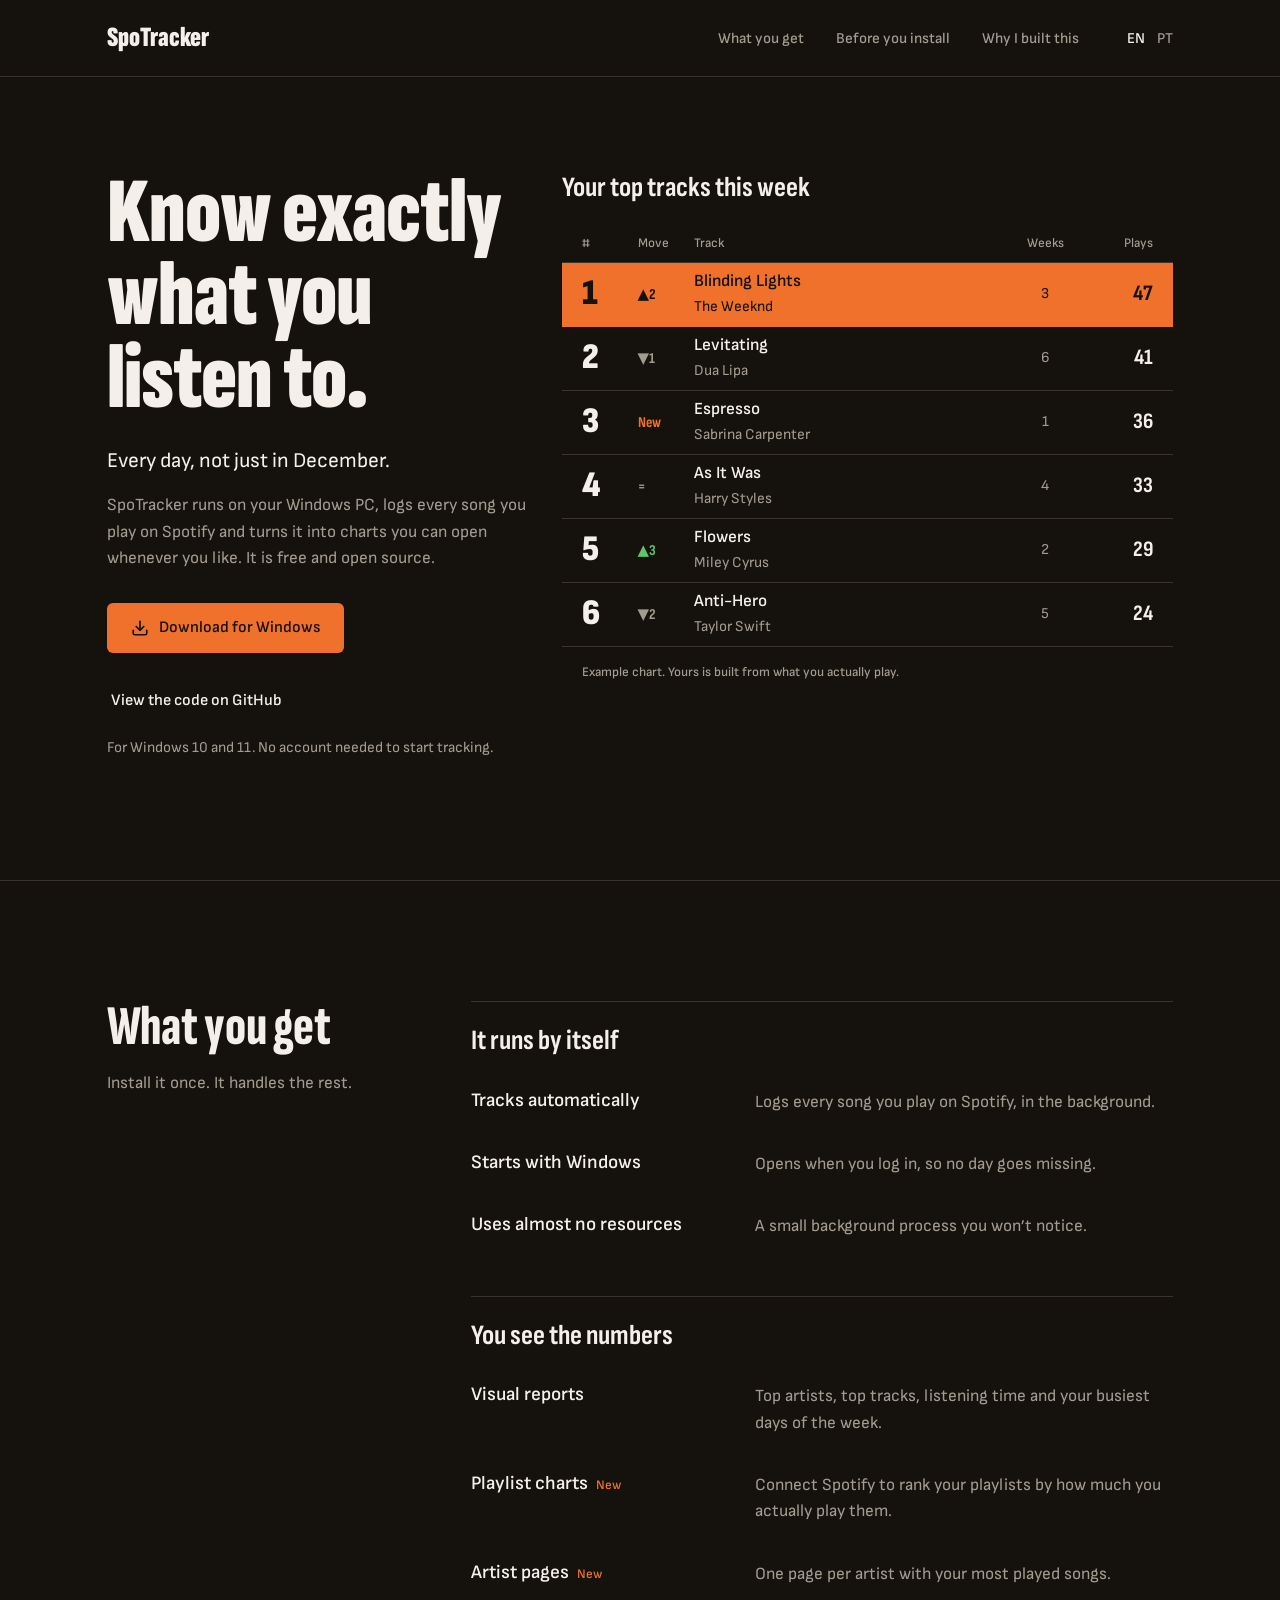
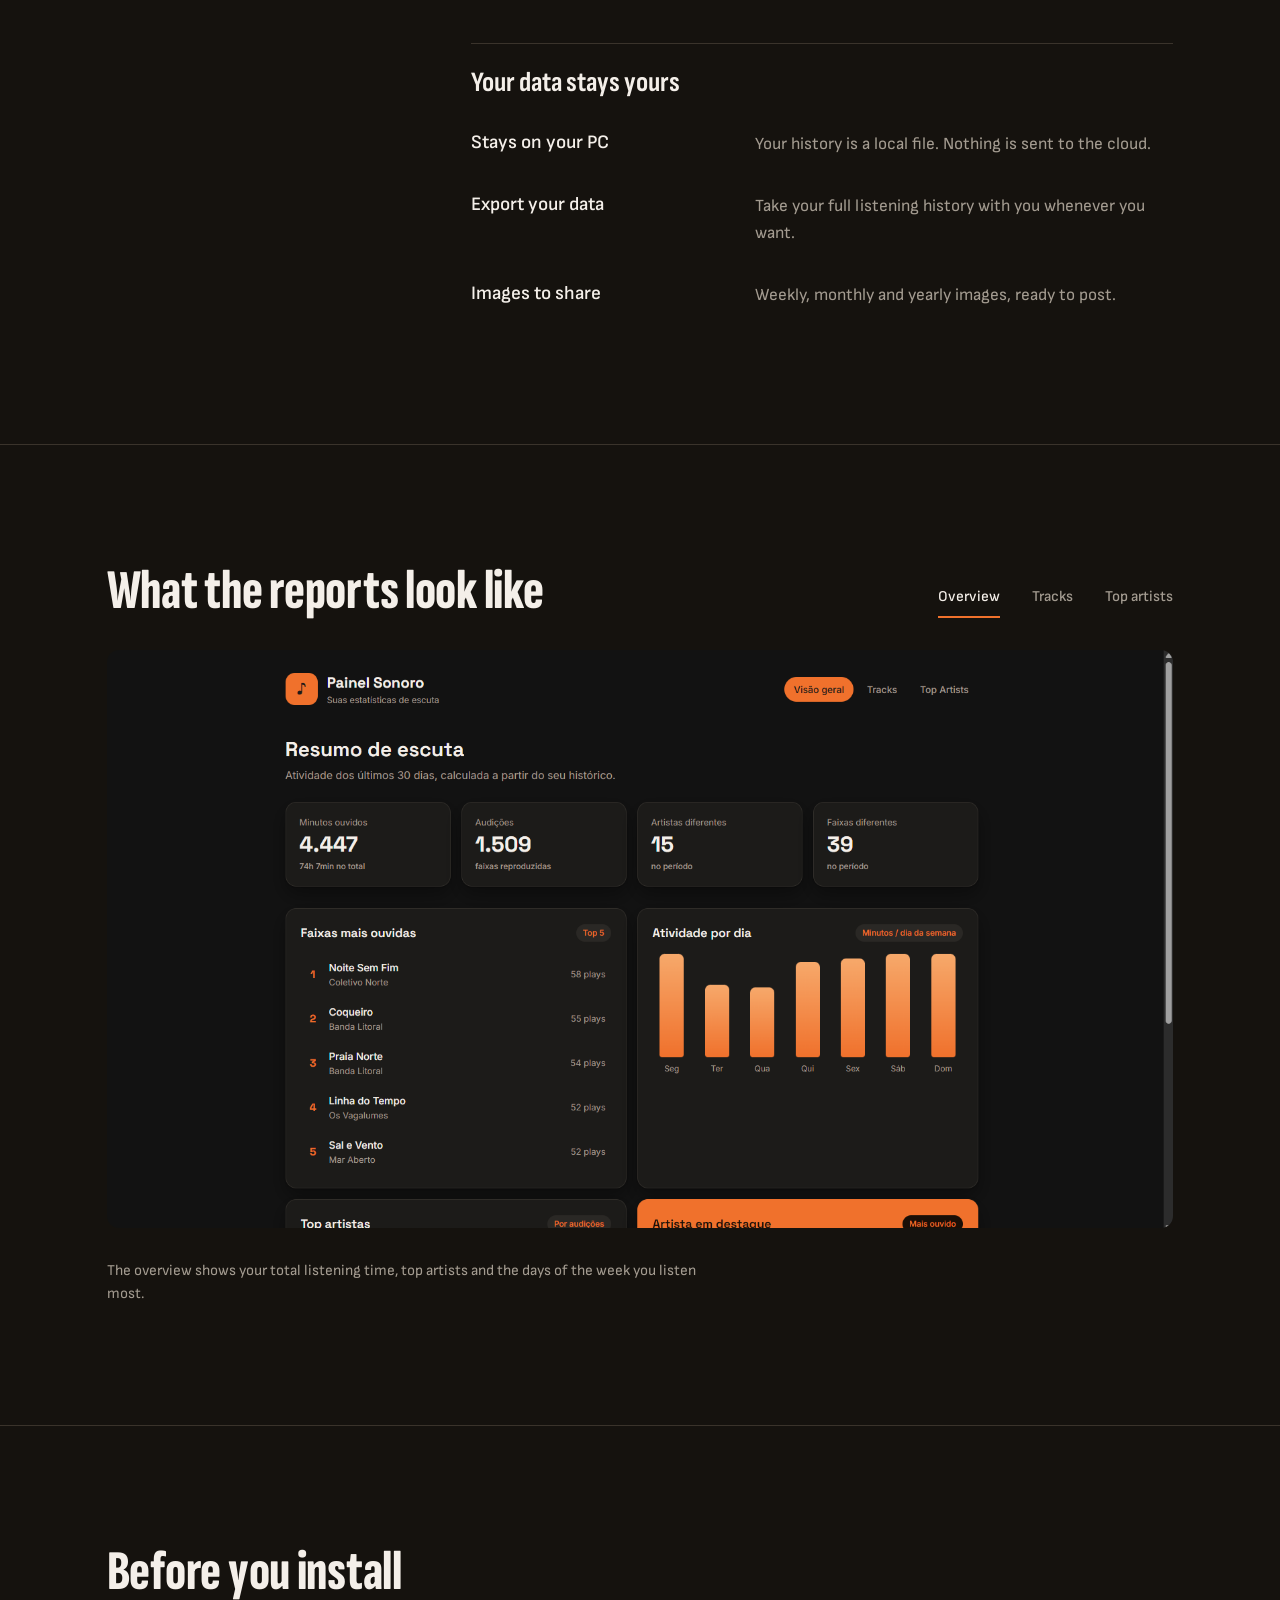
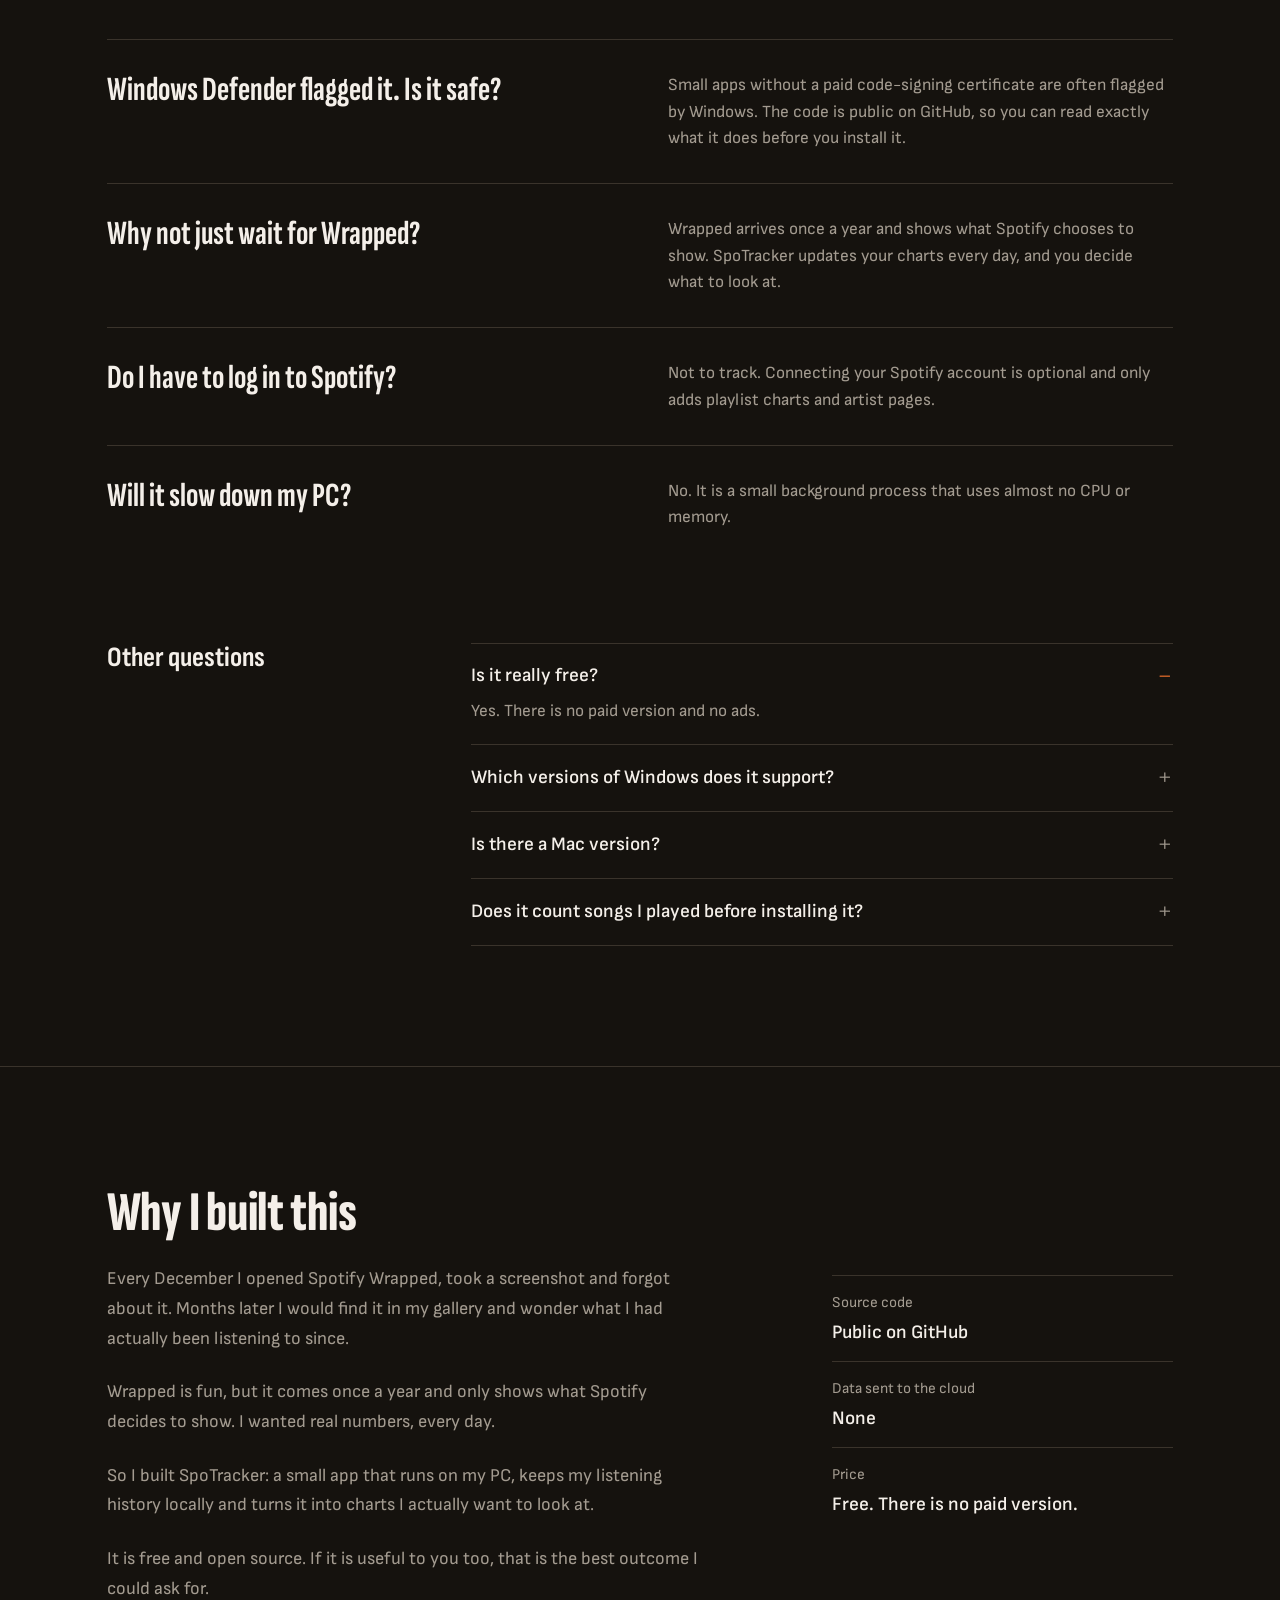
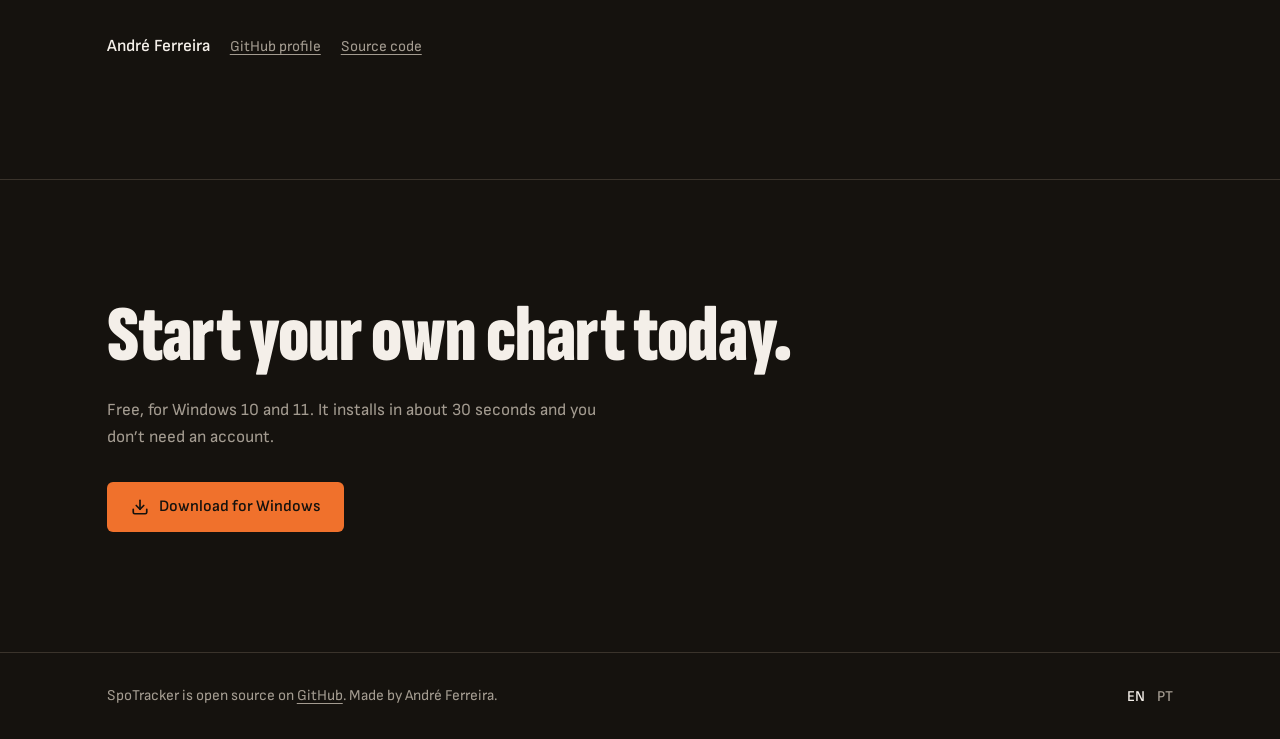
==== commit 5a919cd7: "updated landing page" ====
--- a/landing/index.html
+++ b/landing/index.html
@@ -5,19 +5,26 @@
 	<meta name="viewport" content="width=device-width, initial-scale=1.0" />
 
 	<title>SpoTracker - Your Spotify Wrapped, Every Day | Free Listening Stats Tracker</title>
-	<meta name="description" content="SpoTracker tracks your Spotify listening habits offline, giving you detailed reports with top artists, top tracks, and listening patterns - whenever you want, not just once a year. Free, open-source, and private." />
-	<meta name="keywords" content="Spotify tracker, Spotify stats, Spotify Wrapped daily, listening history, top artists, top tracks, Spotify statistics, music tracker, offline Spotify tracker, open source Spotify tool, SpoTracker" />
+	<meta name="description" content="SpoTracker tracks your Spotify listening habits offline, giving you detailed reports with top artists, top tracks, listening patterns and playlist charts - whenever you want, not just once a year. Free, open-source, and private." />
+	<meta name="keywords" content="Spotify tracker, Spotify stats, Spotify Wrapped daily, listening history, top artists, top tracks, Spotify playlist stats, Spotify statistics, music tracker, offline Spotify tracker, open source Spotify tool, SpoTracker" />
 	<meta name="author" content="André Ferreira" />
 	<meta name="robots" content="index, follow, max-snippet:-1, max-image-preview:large, max-video-preview:-1" />
-	<meta name="theme-color" content="#1DB954" />
-
-	<link rel="canonical" href="https://andreferreira04.github.io/spoTracker/" />
+	<meta name="theme-color" content="#15120e" />
+
+	<link rel="canonical" href="https://www.spotracker.eu/" />
+	<link rel="alternate" hreflang="en" href="https://www.spotracker.eu/" />
+	<link rel="alternate" hreflang="pt" href="https://www.spotracker.eu/?lang=pt" />
+	<link rel="alternate" hreflang="x-default" href="https://www.spotracker.eu/" />
+
+	<link rel="icon" href="favicon.ico" sizes="48x48" />
+	<link rel="icon" href="favicon.png" type="image/png" />
+	<link rel="apple-touch-icon" href="favicon.png" />
 
 	<meta property="og:type" content="website" />
-	<meta property="og:url" content="https://andreferreira04.github.io/spoTracker/" />
+	<meta property="og:url" content="https://www.spotracker.eu/" />
 	<meta property="og:title" content="SpoTracker - Your Spotify Wrapped, Every Day" />
 	<meta property="og:description" content="Track every song you play on Spotify. Get detailed reports with top artists, top tracks, and listening patterns - free, offline, and open source." />
-	<meta property="og:image" content="https://andreferreira04.github.io/spoTracker/screenshots/overview.png" />
+	<meta property="og:image" content="https://www.spotracker.eu/screenshots/overview.png" />
 	<meta property="og:image:width" content="1200" />
 	<meta property="og:image:height" content="630" />
 	<meta property="og:image:alt" content="SpoTracker overview report showing listening statistics, top tracks, and top artists" />
@@ -28,12 +35,12 @@
 	<meta name="twitter:card" content="summary_large_image" />
 	<meta name="twitter:title" content="SpoTracker - Your Spotify Wrapped, Every Day" />
 	<meta name="twitter:description" content="Track every song you play on Spotify. Free, offline, open source listening stats." />
-	<meta name="twitter:image" content="https://andreferreira04.github.io/spoTracker/screenshots/overview.png" />
+	<meta name="twitter:image" content="https://www.spotracker.eu/screenshots/overview.png" />
 	<meta name="twitter:image:alt" content="SpoTracker overview report showing listening statistics" />
 
 	<link rel="preconnect" href="https://fonts.googleapis.com" />
 	<link rel="preconnect" href="https://fonts.gstatic.com" crossorigin />
-	<link href="https://fonts.googleapis.com/css2?family=Inter:wght@400;500;600&family=Space+Grotesk:wght@500;600;700&display=swap" rel="stylesheet" />
+	<link href="https://fonts.googleapis.com/css2?family=Sofia+Sans:wght@300;400;500;600&family=Sofia+Sans+Condensed:wght@700;900&family=Sofia+Sans+Extra+Condensed:wght@700;800;900&display=swap" rel="stylesheet" />
 	<link rel="stylesheet" href="style.css" />
 
 	<script type="application/ld+json">
@@ -41,8 +48,8 @@
 		"@context": "https://schema.org",
 		"@type": "SoftwareApplication",
 		"name": "SpoTracker",
-		"description": "A tiny desktop app that tracks every song you play on Spotify, stores data locally, and generates beautiful reports with top artists, top tracks, and listening patterns - whenever you want.",
-		"url": "https://andreferreira04.github.io/spoTracker/",
+		"description": "A tiny desktop app that tracks every song you play on Spotify, stores data locally, and generates beautiful reports with top artists, top tracks, listening patterns and playlist charts - whenever you want.",
+		"url": "https://www.spotracker.eu/",
 		"downloadUrl": "https://github.com/andreferreira04/spoTracker/releases/latest/download/SpoTrackerInstaller.exe",
 		"operatingSystem": "Windows 10, Windows 11",
 		"applicationCategory": "MultimediaApplication",
@@ -59,17 +66,19 @@
 		},
 		"softwareVersion": "latest",
 		"license": "https://github.com/andreferreira04/spoTracker/blob/main/LICENSE",
-		"screenshot": "https://andreferreira04.github.io/spoTracker/screenshots/overview.png",
+		"screenshot": "https://www.spotracker.eu/screenshots/overview.png",
 		"featureList": [
 			"Automatic Spotify listening tracking",
 			"Visual HTML reports with top tracks and artists",
-			"100% offline - data stored locally as CSV",
-			"Lightweight - ~15 MB RAM, 0% CPU",
+			"Playlist charts: your Spotify playlists ranked by listening time (optional Spotify login)",
+			"Artist pages with your most played songs",
+			"Shareable weekly, monthly and yearly images",
+			"Tracking works 100% offline - data stored locally",
+			"Lightweight background process",
 			"Auto-starts with Windows",
-			"Exportable CSV data"
+			"Exportable listening history"
 		],
 		"isAccessibleForFree": true,
-		"memoryRequirements": "15 MB",
 		"installUrl": "https://github.com/andreferreira04/spoTracker/releases/latest/download/SpoTrackerInstaller.exe"
 	}
 	</script>
@@ -81,67 +90,43 @@
 		"mainEntity": [
 			{
 				"@type": "Question",
-				"name": "Where is my SpoTracker data stored?",
-				"acceptedAnswer": {
-					"@type": "Answer",
-					"text": "In your Documents folder at C:\\Users\\<you>\\Documents\\SpoTracker\\. The listening history is music-list.csv and reports go into the reports subfolder."
-				}
-			},
-			{
-				"@type": "Question",
-				"name": "Does SpoTracker track accurately when I pause Spotify?",
-				"acceptedAnswer": {
-					"@type": "Answer",
-					"text": "Yes. SpoTracker detects when Spotify is paused and subtracts the paused time automatically. It also filters short plays (under 20 seconds) in reports."
-				}
-			},
-			{
-				"@type": "Question",
-				"name": "Does SpoTracker work on Mac or Linux?",
-				"acceptedAnswer": {
-					"@type": "Answer",
-					"text": "Currently Windows-only (10 and 11). It uses Windows APIs to read window titles and display the tray icon."
-				}
-			},
-			{
-				"@type": "Question",
-				"name": "Can I uninstall SpoTracker completely?",
-				"acceptedAnswer": {
-					"@type": "Answer",
-					"text": "Yes, uninstall like any Windows app through Settings → Apps. Your listening data in Documents is preserved so you don't lose your history."
-				}
-			},
-			{
-				"@type": "Question",
-				"name": "How do I generate a SpoTracker report?",
-				"acceptedAnswer": {
-					"@type": "Answer",
-					"text": "Right-click the SpoTracker icon in your system tray (bottom-right corner) and select 'Generate New Report'. Your browser will open with the results."
-				}
-			},
-			{
-				"@type": "Question",
-				"name": "Is SpoTracker safe? Windows Defender flagged it.",
-				"acceptedAnswer": {
-					"@type": "Answer",
-					"text": "That warning appears for any unsigned open-source app. The full source code is on GitHub - every line is inspectable. SpoTracker doesn't connect to the internet and doesn't modify Spotify."
-				}
+				"name": "Windows Defender flagged SpoTracker. Is it safe?",
+				"acceptedAnswer": { "@type": "Answer", "text": "Small apps without a paid code-signing certificate are often flagged by Windows. The code is public on GitHub, so you can read exactly what it does before you install it." }
 			},
 			{
 				"@type": "Question",
 				"name": "Why not just wait for Spotify Wrapped?",
-				"acceptedAnswer": {
-					"@type": "Answer",
-					"text": "Wrapped gives you a fun summary once a year. SpoTracker gives you detailed, track-level data every single day - how many minutes per artist, which songs you skip, your listening patterns by weekday."
-				}
-			},
-			{
-				"@type": "Question",
-				"name": "Does SpoTracker need my Spotify login?",
-				"acceptedAnswer": {
-					"@type": "Answer",
-					"text": "No. SpoTracker reads the Spotify window title to detect what's playing. No API keys, no OAuth, no passwords. It works with both Free and Premium accounts."
-				}
+				"acceptedAnswer": { "@type": "Answer", "text": "Wrapped arrives once a year and shows what Spotify chooses to show. SpoTracker updates your charts every day, and you decide what to look at." }
+			},
+			{
+				"@type": "Question",
+				"name": "Do I have to log in to Spotify?",
+				"acceptedAnswer": { "@type": "Answer", "text": "Not to track. Connecting your Spotify account is optional and only adds playlist charts and artist pages." }
+			},
+			{
+				"@type": "Question",
+				"name": "Will SpoTracker slow down my PC?",
+				"acceptedAnswer": { "@type": "Answer", "text": "No. It is a small background process that uses almost no CPU or memory." }
+			},
+			{
+				"@type": "Question",
+				"name": "Is SpoTracker really free?",
+				"acceptedAnswer": { "@type": "Answer", "text": "Yes. There is no paid version and no ads." }
+			},
+			{
+				"@type": "Question",
+				"name": "Which versions of Windows does SpoTracker support?",
+				"acceptedAnswer": { "@type": "Answer", "text": "Windows 10 and Windows 11." }
+			},
+			{
+				"@type": "Question",
+				"name": "Is there a Mac version of SpoTracker?",
+				"acceptedAnswer": { "@type": "Answer", "text": "Not at the moment. SpoTracker runs on Windows only." }
+			},
+			{
+				"@type": "Question",
+				"name": "Does SpoTracker count songs I played before installing it?",
+				"acceptedAnswer": { "@type": "Answer", "text": "No. Your chart starts from the moment you install it." }
 			}
 		]
 	}
@@ -156,7 +141,7 @@
 				"@type": "ListItem",
 				"position": 1,
 				"name": "SpoTracker",
-				"item": "https://andreferreira04.github.io/spoTracker/"
+				"item": "https://www.spotracker.eu/"
 			}
 		]
 	}
@@ -164,321 +149,333 @@
 </head>
 <body>
 
-<header>
-	<nav class="navbar" aria-label="Main navigation">
-		<div class="page">
-			<a href="/" class="nav-title" aria-label="SpoTracker - Home">SpoTracker</a>
-			<button class="nav-toggle" aria-label="Toggle navigation menu" aria-expanded="false" onclick="var links=document.querySelector('.nav-links');var expanded=this.getAttribute('aria-expanded')==='true';this.setAttribute('aria-expanded',!expanded);links.classList.toggle('open')">&#9776;</button>
-			<ul class="nav-links" role="menubar">
-				<li role="none"><a href="#features" role="menuitem" data-i18n="navFeatures">Features</a></li>
-				<li role="none"><a href="#objections" role="menuitem" data-i18n="navObjections">Objections</a></li>
-				<li role="none"><a href="#faq" role="menuitem" data-i18n="navFaq">FAQ</a></li>
-				<li role="none"><a href="#founder" role="menuitem" data-i18n="navAbout">About</a></li>
-				<li role="none"><a href="https://github.com/andreferreira04/spoTracker/releases/latest/download/SpoTrackerInstaller.exe" class="nav-cta" role="menuitem" data-i18n="navDownload">Download Free</a></li>
-				<li class="lang-switcher" role="none">
-					<button class="lang-btn active" data-lang="en" onclick="setLang('en')" aria-label="Switch to English">EN</button>
-					<button class="lang-btn" data-lang="pt" onclick="setLang('pt')" aria-label="Mudar para Português">PT</button>
-				</li>
-			</ul>
+<header class="navbar">
+	<nav class="page nav-inner" aria-label="Main navigation">
+		<a href="/" class="nav-title" aria-label="SpoTracker - Home">SpoTracker</a>
+		<div class="nav-links">
+			<a href="#features" data-i18n="navFeatures">What you get</a>
+			<a href="#before" data-i18n="navBefore">Before you install</a>
+			<a href="#why" data-i18n="navWhy">Why I built this</a>
+			<div class="lang-switcher">
+				<button class="lang-btn active" data-lang="en" onclick="setLang('en')" aria-label="Switch to English">EN</button>
+				<button class="lang-btn" data-lang="pt" onclick="setLang('pt')" aria-label="Mudar para Português">PT</button>
+			</div>
 		</div>
 	</nav>
 </header>
 
 <main>
+	<!-- ── Hero ── -->
 	<section class="hero" aria-labelledby="hero-heading">
+		<div class="page hero-layout">
+			<div class="hero-intro">
+				<h1 id="hero-heading" data-i18n="heroTitle">Know exactly what you listen to.</h1>
+				<p class="hero-lead" data-i18n="heroLead">Every day, not just in December.</p>
+				<p class="hero-body" data-i18n="heroBody">SpoTracker runs on your Windows PC, logs every song you play on Spotify and turns it into charts you can open whenever you like. It is free and open source.</p>
+				<div class="hero-actions">
+					<a href="https://github.com/andreferreira04/spoTracker/releases/latest/download/SpoTrackerInstaller.exe" class="btn btn-primary" id="cta-download-hero">
+						<svg width="18" height="18" viewBox="0 0 24 24" fill="none" stroke="currentColor" stroke-width="2.25" stroke-linecap="round" stroke-linejoin="round" aria-hidden="true"><path d="M21 15v4a2 2 0 0 1-2 2H5a2 2 0 0 1-2-2v-4"/><polyline points="7 10 12 15 17 10"/><line x1="12" y1="15" x2="12" y2="3"/></svg>
+						<span data-i18n="heroCta">Download for Windows</span>
+					</a>
+					<a href="https://github.com/andreferreira04/spoTracker" class="btn btn-quiet" target="_blank" rel="noopener noreferrer" data-i18n="heroSource">View the code on GitHub</a>
+				</div>
+				<p class="hero-note" data-i18n="heroNote">For Windows 10 and 11. No account needed to start tracking.</p>
+			</div>
+
+			<figure class="chart" aria-labelledby="chart-title">
+				<div class="chart-head">
+					<h2 class="chart-title" id="chart-title" data-i18n="chartTitle">Your top tracks this week</h2>
+				</div>
+				<table class="chart-table">
+					<thead>
+						<tr>
+							<th class="chart-pos" scope="col">#</th>
+							<th class="chart-move" scope="col" data-i18n="chartColMove">Move</th>
+							<th class="chart-track" scope="col" data-i18n="chartColTrack">Track</th>
+							<th class="chart-weeks" scope="col" data-i18n="chartColWeeks">Weeks</th>
+							<th class="chart-plays" scope="col" data-i18n="chartColPlays">Plays</th>
+						</tr>
+					</thead>
+					<tbody>
+						<tr class="chart-top">
+							<td class="chart-pos">1</td>
+							<td class="chart-move">&#9650;2</td>
+							<td class="chart-track"><span class="chart-song">Blinding Lights</span><span class="chart-artist">The Weeknd</span></td>
+							<td class="chart-weeks">3</td>
+							<td class="chart-plays">47</td>
+						</tr>
+						<tr>
+							<td class="chart-pos">2</td>
+							<td class="chart-move">&#9660;1</td>
+							<td class="chart-track"><span class="chart-song">Levitating</span><span class="chart-artist">Dua Lipa</span></td>
+							<td class="chart-weeks">6</td>
+							<td class="chart-plays">41</td>
+						</tr>
+						<tr>
+							<td class="chart-pos">3</td>
+							<td class="chart-move chart-new" data-i18n="chartNew">New</td>
+							<td class="chart-track"><span class="chart-song">Espresso</span><span class="chart-artist">Sabrina Carpenter</span></td>
+							<td class="chart-weeks">1</td>
+							<td class="chart-plays">36</td>
+						</tr>
+						<tr>
+							<td class="chart-pos">4</td>
+							<td class="chart-move">=</td>
+							<td class="chart-track"><span class="chart-song">As It Was</span><span class="chart-artist">Harry Styles</span></td>
+							<td class="chart-weeks">4</td>
+							<td class="chart-plays">33</td>
+						</tr>
+						<tr>
+							<td class="chart-pos">5</td>
+							<td class="chart-move chart-up">&#9650;3</td>
+							<td class="chart-track"><span class="chart-song">Flowers</span><span class="chart-artist">Miley Cyrus</span></td>
+							<td class="chart-weeks">2</td>
+							<td class="chart-plays">29</td>
+						</tr>
+						<tr>
+							<td class="chart-pos">6</td>
+							<td class="chart-move">&#9660;2</td>
+							<td class="chart-track"><span class="chart-song">Anti-Hero</span><span class="chart-artist">Taylor Swift</span></td>
+							<td class="chart-weeks">5</td>
+							<td class="chart-plays">24</td>
+						</tr>
+					</tbody>
+				</table>
+				<figcaption class="chart-note" data-i18n="chartNote">Example chart. Yours is built from what you actually play.</figcaption>
+			</figure>
+		</div>
+	</section>
+
+	<!-- ── What you get ── -->
+	<section id="features" class="split-section" aria-labelledby="features-heading">
+		<div class="page split">
+			<div class="split-heading">
+				<h2 class="headline" id="features-heading" data-i18n="featuresTitle">What you get</h2>
+				<p class="split-sub" data-i18n="featuresSub">Install it once. It handles the rest.</p>
+			</div>
+			<div class="feature-groups">
+				<div class="feature-group">
+					<h3 class="group-title" data-i18n="group1Title">It runs by itself</h3>
+					<dl class="feature-list">
+						<div class="feature-item">
+							<dt class="feature-term" data-i18n="feat1Title">Tracks automatically</dt>
+							<dd class="feature-desc" data-i18n="feat1Desc">Logs every song you play on Spotify, in the background.</dd>
+						</div>
+						<div class="feature-item">
+							<dt class="feature-term" data-i18n="feat2Title">Starts with Windows</dt>
+							<dd class="feature-desc" data-i18n="feat2Desc">Opens when you log in, so no day goes missing.</dd>
+						</div>
+						<div class="feature-item">
+							<dt class="feature-term" data-i18n="feat3Title">Uses almost no resources</dt>
+							<dd class="feature-desc" data-i18n="feat3Desc">A small background process you won’t notice.</dd>
+						</div>
+					</dl>
+				</div>
+				<div class="feature-group">
+					<h3 class="group-title" data-i18n="group2Title">You see the numbers</h3>
+					<dl class="feature-list">
+						<div class="feature-item">
+							<dt class="feature-term" data-i18n="feat4Title">Visual reports</dt>
+							<dd class="feature-desc" data-i18n="feat4Desc">Top artists, top tracks, listening time and your busiest days of the week.</dd>
+						</div>
+						<div class="feature-item">
+							<dt class="feature-term"><span data-i18n="feat5Title">Playlist charts</span> <span class="feature-new" data-i18n="featNew">New</span></dt>
+							<dd class="feature-desc" data-i18n="feat5Desc">Connect Spotify to rank your playlists by how much you actually play them.</dd>
+						</div>
+						<div class="feature-item">
+							<dt class="feature-term"><span data-i18n="feat6Title">Artist pages</span> <span class="feature-new" data-i18n="featNew">New</span></dt>
+							<dd class="feature-desc" data-i18n="feat6Desc">One page per artist with your most played songs.</dd>
+						</div>
+					</dl>
+				</div>
+				<div class="feature-group">
+					<h3 class="group-title" data-i18n="group3Title">Your data stays yours</h3>
+					<dl class="feature-list">
+						<div class="feature-item">
+							<dt class="feature-term" data-i18n="feat7Title">Stays on your PC</dt>
+							<dd class="feature-desc" data-i18n="feat7Desc">Your history is a local file. Nothing is sent to the cloud.</dd>
+						</div>
+						<div class="feature-item">
+							<dt class="feature-term" data-i18n="feat8Title">Export your data</dt>
+							<dd class="feature-desc" data-i18n="feat8Desc">Take your full listening history with you whenever you want.</dd>
+						</div>
+						<div class="feature-item">
+							<dt class="feature-term" data-i18n="feat9Title">Images to share</dt>
+							<dd class="feature-desc" data-i18n="feat9Desc">Weekly, monthly and yearly images, ready to post.</dd>
+						</div>
+					</dl>
+				</div>
+			</div>
+		</div>
+	</section>
+
+	<!-- ── Reports ── -->
+	<section id="reports" class="reports" aria-labelledby="reports-heading">
 		<div class="page">
-			<div class="hero-layout">
-				<div class="hero-content">
-					<div class="hero-proof" data-i18n="heroProof">Open source · 100% free · No account needed</div>
-
-					<h1 id="hero-heading"><span data-i18n="heroTitle1">Your Spotify Wrapped.</span><br/><span class="accent" data-i18n="heroTitle2">Every single day.</span></h1>
-
-					<p class="hero-sub" data-i18n="heroSub">A tiny app that tracks every song you play on Spotify, and generates beautiful reports you can explore anytime - not just in December.</p>
-					<div class="hero-actions">
-						<a href="https://github.com/andreferreira04/spoTracker/releases/latest/download/SpoTrackerInstaller.exe" class="btn btn-primary" id="cta-download-hero" aria-label="Download SpoTracker for free">
-							<svg width="16" height="16" viewBox="0 0 24 24" fill="none" stroke="currentColor" stroke-width="2.5" stroke-linecap="round" stroke-linejoin="round" aria-hidden="true"><path d="M21 15v4a2 2 0 0 1-2 2H5a2 2 0 0 1-2-2v-4"/><polyline points="7 10 12 15 17 10"/><line x1="12" y1="15" x2="12" y2="3"/></svg> <span data-i18n="heroCta">See your listening stats - free</span>
-						</a>
-						<a href="https://github.com/andreferreira04/spoTracker" class="btn btn-secondary" target="_blank" rel="noopener noreferrer" aria-label="View SpoTracker source code on GitHub">
-							<span data-i18n="heroSource">View source code</span>
-						</a>
+			<div class="reports-head">
+				<h2 class="headline" id="reports-heading" data-i18n="reportsTitle">What the reports look like</h2>
+				<div class="tabs" role="tablist" aria-labelledby="reports-heading">
+					<button class="tab active" role="tab" id="tab-overview" aria-selected="true" aria-controls="panel-overview" data-i18n="tabOverview">Overview</button>
+					<button class="tab" role="tab" id="tab-tracks" aria-selected="false" aria-controls="panel-tracks" tabindex="-1" data-i18n="tabTracks">Tracks</button>
+					<button class="tab" role="tab" id="tab-artists" aria-selected="false" aria-controls="panel-artists" tabindex="-1" data-i18n="tabArtists">Top artists</button>
+				</div>
+			</div>
+			<figure class="report-panel" role="tabpanel" id="panel-overview" aria-labelledby="tab-overview">
+				<div class="report-shot"><img src="screenshots/overview.png" alt="SpoTracker overview report showing total listening time, top artists and plays per weekday" width="1588" height="860" loading="lazy" /></div>
+				<figcaption class="report-caption" data-i18n="reportsCap1">The overview shows your total listening time, top artists and the days of the week you listen most.</figcaption>
+			</figure>
+			<figure class="report-panel" role="tabpanel" id="panel-tracks" aria-labelledby="tab-tracks" hidden>
+				<div class="report-shot"><img src="screenshots/tracks.png" alt="SpoTracker tracks report listing every song with play count and total listening time" width="1598" height="862" loading="lazy" /></div>
+				<figcaption class="report-caption" data-i18n="reportsCap2">The tracks report lists every song you have played, with play count and total listening time.</figcaption>
+			</figure>
+			<figure class="report-panel" role="tabpanel" id="panel-artists" aria-labelledby="tab-artists" hidden>
+				<div class="report-shot"><img src="screenshots/top-artists.png" alt="SpoTracker top artists report ranking artists by total listening time" width="1595" height="868" loading="lazy" /></div>
+				<figcaption class="report-caption" data-i18n="reportsCap3">Top artists ranks the artists you listen to by total listening time.</figcaption>
+			</figure>
+		</div>
+	</section>
+
+	<!-- ── Before you install ── -->
+	<section id="before" class="before" aria-labelledby="before-heading">
+		<div class="page">
+			<h2 class="headline" id="before-heading" data-i18n="beforeTitle">Before you install</h2>
+			<div class="obj-list">
+				<div class="obj-row">
+					<h3 class="obj-q" data-i18n="objQ1">Windows Defender flagged it. Is it safe?</h3>
+					<p class="obj-a" data-i18n="objA1">Small apps without a paid code-signing certificate are often flagged by Windows. The code is public on GitHub, so you can read exactly what it does before you install it.</p>
+				</div>
+				<div class="obj-row">
+					<h3 class="obj-q" data-i18n="objQ2">Why not just wait for Wrapped?</h3>
+					<p class="obj-a" data-i18n="objA2">Wrapped arrives once a year and shows what Spotify chooses to show. SpoTracker updates your charts every day, and you decide what to look at.</p>
+				</div>
+				<div class="obj-row">
+					<h3 class="obj-q" data-i18n="objQ3">Do I have to log in to Spotify?</h3>
+					<p class="obj-a" data-i18n="objA3">Not to track. Connecting your Spotify account is optional and only adds playlist charts and artist pages.</p>
+				</div>
+				<div class="obj-row">
+					<h3 class="obj-q" data-i18n="objQ4">Will it slow down my PC?</h3>
+					<p class="obj-a" data-i18n="objA4">No. It is a small background process that uses almost no CPU or memory.</p>
+				</div>
+			</div>
+
+			<div class="split faq">
+				<div class="split-heading">
+					<h3 class="group-title" data-i18n="otherTitle">Other questions</h3>
+				</div>
+				<div class="faq-list">
+					<div class="faq-item open">
+						<h4><button class="faq-q" aria-expanded="true" aria-controls="faq-a-1"><span data-i18n="faqQ1">Is it really free?</span><span class="faq-icon" aria-hidden="true"></span></button></h4>
+						<p class="faq-a" id="faq-a-1" data-i18n="faqA1">Yes. There is no paid version and no ads.</p>
 					</div>
-					<p class="hero-note" data-i18n="heroNote">Windows 10/11 · Installs in 30 seconds</p>
-				</div>
-
-				<div class="hero-visual" role="img" aria-label="SpoTracker application mockup showing an overview report with total listening time, distinct artists count, and top 3 most played tracks">
-					<div class="mock-header">
-						<span class="mock-dot" aria-hidden="true"></span>
-						<span class="mock-dot" aria-hidden="true"></span>
-						<span class="mock-dot" aria-hidden="true"></span>
-						<span class="mock-title-bar" data-i18n="mockTitle">SpoTracker - Overview Report</span>
+					<div class="faq-item">
+						<h4><button class="faq-q" aria-expanded="false" aria-controls="faq-a-2"><span data-i18n="faqQ2">Which versions of Windows does it support?</span><span class="faq-icon" aria-hidden="true"></span></button></h4>
+						<p class="faq-a" id="faq-a-2" data-i18n="faqA2" hidden>Windows 10 and Windows 11.</p>
 					</div>
-					<div class="mock-body">
-						<div class="mock-stats-row">
-							<div class="mock-stat-card">
-								<div class="mock-stat-label" data-i18n="mockListening">Total listening</div>
-								<div class="mock-stat-value">1,247 min</div>
-							</div>
-							<div class="mock-stat-card">
-								<div class="mock-stat-label" data-i18n="mockArtists">Distinct artists</div>
-								<div class="mock-stat-value">84</div>
-							</div>
-						</div>
-						<div class="mock-track-list">
-							<div class="mock-track">
-								<span class="mock-rank">1</span>
-								<div class="mock-track-info">
-									<div class="mock-track-name">Blinding Lights</div>
-									<div class="mock-track-artist">The Weeknd</div>
-								</div>
-								<span class="mock-track-time" data-i18n="mockPlays1">47 plays</span>
-							</div>
-							<div class="mock-track">
-								<span class="mock-rank">2</span>
-								<div class="mock-track-info">
-									<div class="mock-track-name">Levitating</div>
-									<div class="mock-track-artist">Dua Lipa</div>
-								</div>
-								<span class="mock-track-time" data-i18n="mockPlays2">38 plays</span>
-							</div>
-							<div class="mock-track">
-								<span class="mock-rank">3</span>
-								<div class="mock-track-info">
-									<div class="mock-track-name">As It Was</div>
-									<div class="mock-track-artist">Harry Styles</div>
-								</div>
-								<span class="mock-track-time" data-i18n="mockPlays3">31 plays</span>
-							</div>
-						</div>
+					<div class="faq-item">
+						<h4><button class="faq-q" aria-expanded="false" aria-controls="faq-a-3"><span data-i18n="faqQ3">Is there a Mac version?</span><span class="faq-icon" aria-hidden="true"></span></button></h4>
+						<p class="faq-a" id="faq-a-3" data-i18n="faqA3" hidden>Not at the moment. SpoTracker runs on Windows only.</p>
 					</div>
-				</div>
-
-			</div>
-		</div>
-	</section>
-
-	<section id="features" aria-labelledby="features-heading">
+					<div class="faq-item">
+						<h4><button class="faq-q" aria-expanded="false" aria-controls="faq-a-4"><span data-i18n="faqQ4">Does it count songs I played before installing it?</span><span class="faq-icon" aria-hidden="true"></span></button></h4>
+						<p class="faq-a" id="faq-a-4" data-i18n="faqA4" hidden>No. Your chart starts from the moment you install it.</p>
+					</div>
+				</div>
+			</div>
+		</div>
+	</section>
+
+	<!-- ── Why I built this ── -->
+	<section id="why" class="why" aria-labelledby="why-heading">
+		<div class="page why-layout">
+			<article class="letter">
+				<h2 class="headline" id="why-heading" data-i18n="whyTitle">Why I built this</h2>
+				<p data-i18n="whyP1">Every December I opened Spotify Wrapped, took a screenshot and forgot about it. Months later I would find it in my gallery and wonder what I had actually been listening to since.</p>
+				<p data-i18n="whyP2">Wrapped is fun, but it comes once a year and only shows what Spotify decides to show. I wanted real numbers, every day.</p>
+				<p data-i18n="whyP3">So I built SpoTracker: a small app that runs on my PC, keeps my listening history locally and turns it into charts I actually want to look at.</p>
+				<p data-i18n="whyP4">It is free and open source. If it is useful to you too, that is the best outcome I could ask for.</p>
+				<div class="letter-sig">
+					<span class="letter-name">Andr&eacute; Ferreira</span>
+					<a href="https://github.com/andreferreira04" target="_blank" rel="noopener noreferrer" aria-label="André Ferreira's GitHub profile" data-i18n="whyGithub">GitHub profile</a>
+					<a href="https://github.com/andreferreira04/spoTracker" target="_blank" rel="noopener noreferrer" aria-label="SpoTracker source code on GitHub" data-i18n="whySource">Source code</a>
+				</div>
+			</article>
+			<dl class="facts">
+				<div class="fact-item">
+					<dt data-i18n="fact1Label">Source code</dt>
+					<dd data-i18n="fact1Value">Public on GitHub</dd>
+				</div>
+				<div class="fact-item">
+					<dt data-i18n="fact2Label">Data sent to the cloud</dt>
+					<dd data-i18n="fact2Value">None</dd>
+				</div>
+				<div class="fact-item">
+					<dt data-i18n="fact3Label">Price</dt>
+					<dd data-i18n="fact3Value">Free. There is no paid version.</dd>
+				</div>
+			</dl>
+		</div>
+	</section>
+
+	<!-- ── Download ── -->
+	<section class="download" aria-labelledby="cta-heading">
 		<div class="page">
-			<div class="section-header">
-				<h2 id="features-heading" data-i18n="featuresTitle">How it works</h2>
-				<p data-i18n="featuresSub">Install it once. SpoTracker handles the rest.</p>
-			</div>
-			<div class="features-grid">
-				<article class="feature-card">
-					<div class="feature-icon" aria-hidden="true"><svg width="24" height="24" viewBox="0 0 24 24" fill="none" stroke="currentColor" stroke-width="2" stroke-linecap="round" stroke-linejoin="round"><path d="M9 18V5l12-2v13"/><circle cx="6" cy="18" r="3"/><circle cx="18" cy="16" r="3"/></svg></div>
-					<h3 data-i18n="feat1Title">Tracks automatically</h3>
-					<p data-i18n="feat1Desc">Detects what's playing on Spotify in real time. No manual input - just listen to music as you normally do.</p>
-				</article>
-				<article class="feature-card">
-					<div class="feature-icon" aria-hidden="true"><svg width="24" height="24" viewBox="0 0 24 24" fill="none" stroke="currentColor" stroke-width="2" stroke-linecap="round" stroke-linejoin="round"><line x1="18" y1="20" x2="18" y2="10"/><line x1="12" y1="20" x2="12" y2="4"/><line x1="6" y1="20" x2="6" y2="14"/></svg></div>
-					<h3 data-i18n="feat2Title">Generates visual reports</h3>
-					<p data-i18n="feat2Desc">One click generates an HTML report with your top tracks, top artists, plays per weekday, and recent activity.</p>
-				</article>
-				<article class="feature-card">
-					<div class="feature-icon" aria-hidden="true"><svg width="24" height="24" viewBox="0 0 24 24" fill="none" stroke="currentColor" stroke-width="2" stroke-linecap="round" stroke-linejoin="round"><rect x="3" y="11" width="18" height="11" rx="2" ry="2"/><path d="M7 11V7a5 5 0 0 1 10 0v4"/></svg></div>
-					<h3 data-i18n="feat3Title">Stays on your computer</h3>
-					<p data-i18n="feat3Desc">All data is stored locally as a CSV file. No accounts, no servers, no cloud sync. Your music habits are yours alone.</p>
-				</article>
-				<article class="feature-card">
-					<div class="feature-icon" aria-hidden="true"><svg width="24" height="24" viewBox="0 0 24 24" fill="none" stroke="currentColor" stroke-width="2" stroke-linecap="round" stroke-linejoin="round"><polygon points="13 2 3 14 12 14 11 22 21 10 12 10 13 2"/></svg></div>
-					<h3 data-i18n="feat4Title">Uses almost no resources</h3>
-					<p data-i18n="feat4Desc">~15 MB of RAM. 0% CPU. Lighter than a browser tab. You'll forget it's there.</p>
-				</article>
-				<article class="feature-card">
-					<div class="feature-icon" aria-hidden="true"><svg width="24" height="24" viewBox="0 0 24 24" fill="none" stroke="currentColor" stroke-width="2" stroke-linecap="round" stroke-linejoin="round"><path d="M18 8A6 6 0 0 0 6 8c0 7-3 9-3 9h18s-3-2-3-9"/><path d="M13.73 21a2 2 0 0 1-3.46 0"/></svg></div>
-					<h3 data-i18n="feat5Title">Starts with Windows</h3>
-					<p data-i18n="feat5Desc">Runs at startup automatically. Install once, then check your stats whenever you're curious.</p>
-				</article>
-				<article class="feature-card">
-					<div class="feature-icon" aria-hidden="true"><svg width="24" height="24" viewBox="0 0 24 24" fill="none" stroke="currentColor" stroke-width="2" stroke-linecap="round" stroke-linejoin="round"><path d="M13 2H6a2 2 0 0 0-2 2v16a2 2 0 0 0 2 2h12a2 2 0 0 0 2-2V9z"/><polyline points="13 2 13 9 20 9"/></svg></div>
-					<h3 data-i18n="feat6Title">Data you can export</h3>
-					<p data-i18n="feat6Desc">Your listening history is a plain CSV file. Open it in Excel, import it into Python, or build your own dashboards.</p>
-				</article>
-			</div>
-		</div>
-	</section>
-
-	<section id="screenshots" aria-labelledby="screenshots-heading">
-		<div class="page">
-			<div class="section-header">
-				<h2 id="screenshots-heading" data-i18n="screenshotsTitle">See it in action</h2>
-				<p data-i18n="screenshotsSub">Real reports generated by SpoTracker. This is what your data looks like.</p>
-			</div>
-			<div class="gallery">
-				<figure class="gallery-item">
-					<img src="screenshots/overview.png" alt="SpoTracker overview report showing total listening time, distinct artists count, and top played tracks with play counts" loading="lazy" width="800" height="500" />
-					<figcaption class="gallery-caption" data-i18n="screenshotCap1">Overview - your listening stats at a glance</figcaption>
-				</figure>
-				<figure class="gallery-item">
-					<img src="screenshots/tracks.png" alt="SpoTracker tracks report displaying a detailed list of every song listened to with play count and total listening time" loading="lazy" width="800" height="500" />
-					<figcaption class="gallery-caption" data-i18n="screenshotCap2">Tracks - every song you've listened to</figcaption>
-				</figure>
-				<figure class="gallery-item">
-					<img src="screenshots/top-artists.png" alt="SpoTracker top artists report ranking artists by total listening time with visual bar charts" loading="lazy" width="800" height="500" />
-					<figcaption class="gallery-caption" data-i18n="screenshotCap3">Top Artists - ranked by listening time</figcaption>
-				</figure>
-			</div>
-		</div>
-	</section>
-
-	<section id="objections" aria-labelledby="objections-heading">
-		<div class="page">
-			<div class="objections">
-				<div class="section-header">
-					<h2 id="objections-heading" data-i18n="objTitle">You might be thinking&#8230;</h2>
-					<p data-i18n="objSub">Fair questions. Here are honest answers.</p>
-				</div>
-				<div class="obj-grid">
-					<article class="obj-card">
-						<h3 class="obj-q" data-i18n="objQ1">"Is it safe? Windows Defender flagged it."</h3>
-						<p class="obj-a" data-i18n="objA1">That warning appears for any unsigned open-source app. The full source code is on GitHub - every line is inspectable. SpoTracker doesn't connect to the internet and doesn't modify Spotify.</p>
-					</article>
-					<article class="obj-card">
-						<h3 class="obj-q" data-i18n="objQ2">"Why not just wait for Spotify Wrapped?"</h3>
-						<p class="obj-a" data-i18n="objA2">Wrapped gives you a fun summary once a year. SpoTracker gives you detailed, track-level data every single day - how many minutes per artist, which songs you skip, your listening patterns by weekday.</p>
-					</article>
-					<article class="obj-card">
-						<h3 class="obj-q" data-i18n="objQ3">"Does it need my Spotify login?"</h3>
-						<p class="obj-a" data-i18n="objA3">No. SpoTracker reads the Spotify window title to detect what's playing. No API keys, no OAuth, no passwords. It works with both Free and Premium accounts.</p>
-					</article>
-					<article class="obj-card">
-						<h3 class="obj-q" data-i18n="objQ4">"Will it slow down my PC?"</h3>
-						<p class="obj-a" data-i18n="objA4">It uses ~15 MB RAM and 0% CPU. For comparison, a single Chrome tab uses 5-10x more. You won't notice it's running.</p>
-					</article>
-				</div>
-			</div>
-		</div>
-	</section>
-
-	<section class="proof-section" aria-labelledby="proof-heading">
-		<div class="page">
-			<div class="section-header">
-				<h2 id="proof-heading" data-i18n="proofTitle">Built in the open</h2>
-				<p data-i18n="proofSub">Everything about SpoTracker is transparent and free.</p>
-			</div>
-			<div class="proof-grid">
-				<div class="proof-card">
-					<div class="proof-number">100%</div>
-					<p class="proof-label" data-i18n="proofLabel1">Open source code</p>
-				</div>
-				<div class="proof-card">
-					<div class="proof-number">0</div>
-					<p class="proof-label" data-i18n="proofLabel2">Data sent to the cloud</p>
-				</div>
-				<div class="proof-card">
-					<div class="proof-number" data-i18n="proofValue3">Free</div>
-					<p class="proof-label" data-i18n="proofLabel3">Forever, no premium tiers</p>
-				</div>
-			</div>
-		</div>
-	</section>
-
-	<section id="faq" aria-labelledby="faq-heading">
-		<div class="page">
-			<div class="section-header">
-				<h2 id="faq-heading" data-i18n="faqTitle">Frequently asked</h2>
-				<p data-i18n="faqSub">Quick answers to the remaining questions.</p>
-			</div>
-			<div class="faq-list" role="list">
-				<div class="faq-item" role="listitem">
-					<button class="faq-q" aria-expanded="false" aria-controls="faq-answer-1" onclick="var open=this.parentElement.classList.toggle('open');this.setAttribute('aria-expanded',open)">
-						<span data-i18n="faqQ1">Where is my data stored?</span>
-						<span class="faq-chevron" aria-hidden="true">&#9662;</span>
-					</button>
-					<div class="faq-a" id="faq-answer-1" role="region" aria-labelledby="faq-q-1"><div class="faq-a-inner" data-i18n="faqA1" data-i18n-html>
-						In your Documents folder at <code>C:\Users\&lt;you&gt;\Documents\SpoTracker\</code>. The listening history is <code>music-list.csv</code> and reports go into the <code>reports</code> subfolder.
-					</div></div>
-				</div>
-				<div class="faq-item" role="listitem">
-					<button class="faq-q" aria-expanded="false" aria-controls="faq-answer-2" onclick="var open=this.parentElement.classList.toggle('open');this.setAttribute('aria-expanded',open)">
-						<span data-i18n="faqQ2">Does it track accurately when I pause?</span>
-						<span class="faq-chevron" aria-hidden="true">&#9662;</span>
-					</button>
-					<div class="faq-a" id="faq-answer-2" role="region" aria-labelledby="faq-q-2"><div class="faq-a-inner" data-i18n="faqA2">
-						Yes. SpoTracker detects when Spotify is paused and subtracts the paused time automatically. It also filters short plays (under 20 seconds) in reports.
-					</div></div>
-				</div>
-				<div class="faq-item" role="listitem">
-					<button class="faq-q" aria-expanded="false" aria-controls="faq-answer-3" onclick="var open=this.parentElement.classList.toggle('open');this.setAttribute('aria-expanded',open)">
-						<span data-i18n="faqQ3">Does it work on Mac or Linux?</span>
-						<span class="faq-chevron" aria-hidden="true">&#9662;</span>
-					</button>
-					<div class="faq-a" id="faq-answer-3" role="region" aria-labelledby="faq-q-3"><div class="faq-a-inner" data-i18n="faqA3">
-						Currently Windows-only (10 and 11). It uses Windows APIs to read window titles and display the tray icon.
-					</div></div>
-				</div>
-				<div class="faq-item" role="listitem">
-					<button class="faq-q" aria-expanded="false" aria-controls="faq-answer-4" onclick="var open=this.parentElement.classList.toggle('open');this.setAttribute('aria-expanded',open)">
-						<span data-i18n="faqQ4">Can I uninstall it completely?</span>
-						<span class="faq-chevron" aria-hidden="true">&#9662;</span>
-					</button>
-					<div class="faq-a" id="faq-answer-4" role="region" aria-labelledby="faq-q-4"><div class="faq-a-inner" data-i18n="faqA4">
-						Yes, uninstall like any Windows app through Settings &#8594; Apps. Your listening data in Documents is preserved so you don't lose your history.
-					</div></div>
-				</div>
-				<div class="faq-item" role="listitem">
-					<button class="faq-q" aria-expanded="false" aria-controls="faq-answer-5" onclick="var open=this.parentElement.classList.toggle('open');this.setAttribute('aria-expanded',open)">
-						<span data-i18n="faqQ5">How do I generate a report?</span>
-						<span class="faq-chevron" aria-hidden="true">&#9662;</span>
-					</button>
-					<div class="faq-a" id="faq-answer-5" role="region" aria-labelledby="faq-q-5"><div class="faq-a-inner" data-i18n="faqA5">
-						Right-click the SpoTracker icon in your system tray (bottom-right corner) and select "Generate New Report". Your browser will open with the results.
-					</div></div>
-				</div>
-			</div>
-		</div>
-	</section>
-
-	<section aria-labelledby="cta-heading">
-		<div class="page">
-			<div class="cta-section">
-				<h2 id="cta-heading" data-i18n="ctaTitle">Your listening stats are waiting</h2>
-				<p data-i18n="ctaSub">Find out what your music says about you.</p>
-				<ul class="cta-checklist">
-					<li><span class="check-mark" aria-hidden="true">&#10003;</span> <span data-i18n="ctaCheck1">Installs in 30 seconds</span></li>
-					<li><span class="check-mark" aria-hidden="true">&#10003;</span> <span data-i18n="ctaCheck2">No account required</span></li>
-					<li><span class="check-mark" aria-hidden="true">&#10003;</span> <span data-i18n="ctaCheck3">Free forever</span></li>
-				</ul>
-				<a href="https://github.com/andreferreira04/spoTracker/releases/latest/download/SpoTrackerInstaller.exe" class="btn btn-primary" id="cta-download-bottom" aria-label="Download SpoTracker for free - installs in 30 seconds">
-					<svg width="16" height="16" viewBox="0 0 24 24" fill="none" stroke="currentColor" stroke-width="2.5" stroke-linecap="round" stroke-linejoin="round" aria-hidden="true"><path d="M21 15v4a2 2 0 0 1-2 2H5a2 2 0 0 1-2-2v-4"/><polyline points="7 10 12 15 17 10"/><line x1="12" y1="15" x2="12" y2="3"/></svg> <span data-i18n="ctaBtn">Download SpoTracker - it's free</span>
-				</a>
-			</div>
-		</div>
-	</section>
-
-	<section id="founder" aria-labelledby="founder-heading">
-		<div class="page">
-			<div class="section-header">
-				<h2 id="founder-heading" data-i18n="founderTitle">Why I built this</h2>
-			</div>
-			<article class="founder-note">
-				<blockquote cite="https://github.com/andreferreira04">
-					<p data-i18n="founderP1">I love music. I listen to Spotify for hours every day. But I had no idea what I actually listened to - until Wrapped came out in December, and even then it was just a highlight reel.</p>
-					<p data-i18n="founderP2">I wanted to know the real numbers. How many minutes did I spend with each artist? Which songs did I skip? What days do I listen the most? And I wanted to check whenever I felt like it, not once a year.</p>
-					<p data-i18n="founderP3">So I built SpoTracker. A tiny app that runs in the background, tracks everything locally, and gives me beautiful reports on demand. No cloud, no accounts, no data leaving my computer.</p>
-					<p data-i18n="founderP4">If you're the kind of person who checks their Wrapped screenshots months later, this is for you.</p>
-				</blockquote>
-				<div class="founder-sig">
-					<div class="founder-avatar" aria-hidden="true">AF</div>
-					<div>
-						<div class="founder-name">Andr&eacute; Ferreira</div>
-						<div class="founder-role" data-i18n="founderRole">Developer &amp; music enthusiast</div>
-						<div class="founder-links">
-							<a href="https://github.com/andreferreira04" target="_blank" rel="noopener noreferrer" aria-label="André Ferreira's GitHub profile">GitHub</a>
-							<a href="https://github.com/andreferreira04/spoTracker" target="_blank" rel="noopener noreferrer" aria-label="SpoTracker source code on GitHub">Source Code</a>
-						</div>
-					</div>
-				</div>
-			</article>
+			<h2 id="cta-heading" data-i18n="ctaTitle">Start your own chart today.</h2>
+			<p class="download-sub" data-i18n="ctaSub">Free, for Windows 10 and 11. It installs in about 30 seconds and you don’t need an account.</p>
+			<a href="https://github.com/andreferreira04/spoTracker/releases/latest/download/SpoTrackerInstaller.exe" class="btn btn-primary" id="cta-download-bottom">
+				<svg width="18" height="18" viewBox="0 0 24 24" fill="none" stroke="currentColor" stroke-width="2.25" stroke-linecap="round" stroke-linejoin="round" aria-hidden="true"><path d="M21 15v4a2 2 0 0 1-2 2H5a2 2 0 0 1-2-2v-4"/><polyline points="7 10 12 15 17 10"/><line x1="12" y1="15" x2="12" y2="3"/></svg>
+				<span data-i18n="ctaBtn">Download for Windows</span>
+			</a>
 		</div>
 	</section>
 </main>
 
-<footer class="footer" role="contentinfo">
-	<div class="page">
-		<p data-i18n="footer" data-i18n-html>SpoTracker - Open source on <a href="https://github.com/andreferreira04/spoTracker" target="_blank" rel="noopener noreferrer">GitHub</a>. Made with &#9834; by Andr&eacute; Ferreira.</p>
+<footer class="footer">
+	<div class="page footer-inner">
+		<p data-i18n="footer" data-i18n-html>SpoTracker is open source on <a href="https://github.com/andreferreira04/spoTracker" target="_blank" rel="noopener noreferrer">GitHub</a>. Made by Andr&eacute; Ferreira.</p>
+		<div class="lang-switcher">
+			<button class="lang-btn active" data-lang="en" onclick="setLang('en')" aria-label="Switch to English">EN</button>
+			<button class="lang-btn" data-lang="pt" onclick="setLang('pt')" aria-label="Mudar para Português">PT</button>
+		</div>
 	</div>
 </footer>
 
 <script src="locals.js"></script>
+<script>
+	// Report tabs
+	(function () {
+		var tabs = Array.prototype.slice.call(document.querySelectorAll(".tab"));
+		function select(tab) {
+			tabs.forEach(function (t) {
+				var on = t === tab;
+				t.classList.toggle("active", on);
+				t.setAttribute("aria-selected", on);
+				t.tabIndex = on ? 0 : -1;
+				document.getElementById(t.getAttribute("aria-controls")).hidden = !on;
+			});
+		}
+		tabs.forEach(function (tab, i) {
+			tab.addEventListener("click", function () { select(tab) });
+			tab.addEventListener("keydown", function (e) {
+				var dir = e.key === "ArrowRight" ? 1 : e.key === "ArrowLeft" ? -1 : 0;
+				if (!dir) return;
+				var next = tabs[(i + dir + tabs.length) % tabs.length];
+				select(next); next.focus();
+			});
+		});
+	})();
+
+	// FAQ
+	document.querySelectorAll(".faq-q").forEach(function (btn) {
+		btn.addEventListener("click", function () {
+			var item = btn.closest(".faq-item");
+			var open = item.classList.toggle("open");
+			btn.setAttribute("aria-expanded", open);
+			document.getElementById(btn.getAttribute("aria-controls")).hidden = !open;
+		});
+	});
+</script>
+<noscript>
+	<style>.lang-switcher, .tabs { display: none } .report-panel[hidden], .faq-a[hidden] { display: block }</style>
+</noscript>
 </body>
 </html>
--- a/landing/style.css
+++ b/landing/style.css
@@ -8,370 +8,275 @@
 	--ps-accent-soft: #f7a96b;
 	--ps-accent-glow: rgba(240, 113, 44, .15);
 	--ps-border: #312e2a;
+	--ps-up: #5fc46b;
+	--ps-down: #ef6f4d;
+	--ps-warn: #d4a017;
 	--ps-radius: 16px;
 	--ps-shadow: 0 1px 2px rgba(0,0,0,.3), 0 12px 28px rgba(0,0,0,.35);
+
+	/* Landing v2 only (not used by the reports) */
+	--ps-ground: #15120e;
+	--ps-rule: #3a332b;
+	--ps-raised: #211d18;
+	--ps-radius-sm: 6px;
+	--ps-radius-md: 12px;
+
+	--ps-font: "Sofia Sans", system-ui, sans-serif;
+	--ps-font-cond: "Sofia Sans Condensed", system-ui, sans-serif;
+	--ps-font-xcond: "Sofia Sans Extra Condensed", system-ui, sans-serif;
 }
 
 * { box-sizing: border-box; margin: 0; padding: 0 }
 html { scroll-behavior: smooth }
 
 body {
-	font-family: "Inter", system-ui, sans-serif;
-	background-color: var(--ps-bg);
+	font-family: var(--ps-font);
+	font-size: 17px;
+	background-color: var(--ps-ground);
 	color: var(--ps-ink);
-	line-height: 1.6;
+	line-height: 1.55;
 	-webkit-font-smoothing: antialiased;
 }
 
+a { color: inherit }
+button { font: inherit; color: inherit; background: none; border: none; cursor: pointer }
+[hidden] { display: none !important }
+
 /* ── Layout ──────────────────────────────────────── */
-.page { max-width: 960px; margin: 0 auto; padding: 0 24px }
-section { padding: 72px 0 }
+.page { max-width: 1440px; margin: 0 auto; padding: 0 clamp(20px, 8.34vw, 120px) }
+section { padding: 120px 0; border-top: 1px solid var(--ps-rule) }
+section.hero { border-top: none }
+
+.headline {
+	font-family: var(--ps-font-xcond);
+	font-size: 56px; font-weight: 800; line-height: .95; letter-spacing: -.28px;
+}
+.group-title {
+	font-family: var(--ps-font-cond);
+	font-size: 28px; font-weight: 700; line-height: 1.1;
+}
+
+/* Two columns: 384 heading + 792 content (What you get, Other questions) */
+.split { display: grid; grid-template-columns: minmax(0, 384fr) minmax(0, 792fr); gap: 24px; align-items: start }
+.split-heading { display: flex; flex-direction: column; gap: 16px }
+.split-sub { max-width: 300px; color: var(--ps-ink-soft) }
 
 /* ── Navbar ──────────────────────────────────────── */
 .navbar {
 	position: sticky; top: 0; z-index: 100;
-	background: rgba(18, 18, 18, .85);
-	backdrop-filter: blur(12px);
-	-webkit-backdrop-filter: blur(12px);
-	border-bottom: 1px solid var(--ps-border);
-}
-.navbar .page {
+	background-color: var(--ps-ground);
+	border-bottom: 1px solid var(--ps-rule);
+}
+.nav-inner {
 	display: flex; align-items: center; justify-content: space-between;
-	padding-top: 14px; padding-bottom: 14px;
-}
-.nav-brand {
-	display: flex; align-items: center; gap: 12px;
+	padding-top: 24px; padding-bottom: 24px;
+}
+.nav-title {
+	font-family: var(--ps-font-xcond);
+	font-size: 28px; font-weight: 900; line-height: 1;
 	text-decoration: none; color: var(--ps-ink);
 }
-.nav-mark {
-	width: 40px; height: 40px; display: flex; align-items: center; justify-content: center;
-	font-size: 20px; color: var(--ps-surface);
-	background-color: var(--ps-accent); border-radius: 12px;
-}
-.nav-title {
-	font-family: "Space Grotesk", system-ui, sans-serif;
-	font-size: 20px; font-weight: 700;
-	text-decoration: none; color: inherit;
-}
-.nav-links { display: flex; align-items: center; gap: 4px; list-style: none }
-.nav-links a {
-	font-size: 14px; font-weight: 500; color: var(--ps-ink-soft);
-	text-decoration: none; padding: 8px 14px; border-radius: 999px;
-	transition: background-color .15s, color .15s;
-}
-.nav-links a:hover { color: var(--ps-ink); background-color: var(--ps-surface) }
-.nav-cta {
-	font-size: 14px; font-weight: 600; color: var(--ps-surface) !important;
-	background-color: var(--ps-accent) !important; padding: 8px 20px !important;
-	border-radius: 999px; transition: opacity .15s;
-}
-.nav-cta:hover { opacity: .85; background-color: var(--ps-accent) !important }
-.nav-toggle { display: none; background: none; border: none; cursor: pointer; padding: 8px; color: var(--ps-ink); font-size: 24px }
-.lang-switcher { display: flex; gap: 4px; margin-left: 8px }
+.nav-links { display: flex; align-items: center; gap: 32px }
+.nav-links > a {
+	font-size: 15px; font-weight: 500; line-height: 1;
+	color: var(--ps-ink-soft); text-decoration: none;
+	transition: color .15s;
+}
+.nav-links > a:hover { color: var(--ps-ink) }
+.nav-links .lang-switcher { padding-left: 16px }
+
+.lang-switcher { display: flex; gap: 12px }
 .lang-btn {
-	font-family: inherit; font-size: 12px; font-weight: 600;
-	color: var(--ps-ink-soft); background: transparent;
-	border: 1px solid var(--ps-border); border-radius: 6px;
-	padding: 4px 8px; cursor: pointer; transition: all .15s;
-}
-.lang-btn:hover { color: var(--ps-ink); border-color: var(--ps-ink-soft) }
-.lang-btn.active { color: var(--ps-surface); background-color: var(--ps-accent); border-color: var(--ps-accent) }
-
-/* ── Hero ────────────────────────────────────────── */
-.hero { padding: 80px 0 60px }
-.hero-layout { display: grid; grid-template-columns: 1fr 1fr; gap: 48px; align-items: center }
-.hero-content { text-align: left }
-
-.hero-proof {
+	font-size: 15px; font-weight: 500; line-height: 1;
+	color: var(--ps-ink-soft); transition: color .15s;
+}
+.lang-btn:hover, .lang-btn.active { color: var(--ps-ink) }
+
+/* ── Buttons ─────────────────────────────────────── */
+.btn {
 	display: inline-flex; align-items: center; gap: 10px;
-	font-size: 13px; font-weight: 500; color: var(--ps-ink-soft);
-	margin-bottom: 20px;
-}
-.hero-proof .stars { color: var(--ps-accent); letter-spacing: 2px }
-
-.hero h1 {
-	font-family: "Space Grotesk", system-ui, sans-serif;
-	font-size: clamp(32px, 5vw, 46px); font-weight: 700;
-	line-height: 1.15; margin-bottom: 18px;
-}
-.hero h1 .accent { color: var(--ps-accent) }
-
-.hero-sub {
-	font-size: 17px; color: var(--ps-ink-soft);
-	margin-bottom: 32px; max-width: 440px;
-}
-
-.hero-actions { display: flex; align-items: center; gap: 14px; flex-wrap: wrap }
-.btn {
-	display: inline-flex; align-items: center; gap: 8px;
-	font-family: "Inter", system-ui, sans-serif;
-	font-size: 15px; font-weight: 600; text-decoration: none;
-	padding: 14px 28px; border-radius: 999px; border: none; cursor: pointer;
-	transition: transform .15s, box-shadow .15s, opacity .15s;
+	font-family: var(--ps-font);
+	font-size: 16px; font-weight: 600; line-height: 1; white-space: nowrap;
+	text-decoration: none; padding: 16px 24px;
+	transition: transform .15s, background-color .15s;
 }
 .btn:hover { transform: translateY(-1px) }
 .btn:active { transform: translateY(0) }
+.btn svg { flex-shrink: 0 }
 .btn-primary {
-	color: var(--ps-surface); background-color: var(--ps-accent);
-	box-shadow: 0 4px 16px rgba(196, 86, 30, .3);
-}
-.btn-primary:hover { box-shadow: 0 6px 24px rgba(196, 86, 30, .4) }
-.btn-secondary {
-	color: var(--ps-ink); background-color: var(--ps-surface);
-	border: 1px solid var(--ps-border);
-}
-.btn-secondary:hover { background-color: var(--ps-surface-2) }
-
-.hero-note {
-	margin-top: 14px; font-size: 13px; color: var(--ps-ink-soft);
-}
-
-/* ── Hero Product Mockup ─────────────────────────── */
-.hero-visual {
-	background-color: var(--ps-surface);
-	border: 1px solid var(--ps-border);
-	border-radius: var(--ps-radius);
-	box-shadow: 0 4px 32px rgba(44,38,32,.1);
-	overflow: hidden;
-	animation: float 4s ease-in-out infinite;
-}
-@keyframes float {
-	0%, 100% { transform: translateY(0) }
-	50% { transform: translateY(-6px) }
-}
-
-.mock-header {
-	display: flex; align-items: center; gap: 10px;
-	padding: 14px 18px; border-bottom: 1px solid var(--ps-border);
-	background-color: var(--ps-surface-2);
-}
-.mock-dot { width: 10px; height: 10px; border-radius: 50%; background-color: var(--ps-border) }
-.mock-dot:first-child { background-color: #e06050 }
-.mock-dot:nth-child(2) { background-color: #e8a06b }
-.mock-dot:nth-child(3) { background-color: #7aab66 }
-.mock-title-bar { font-size: 12px; color: var(--ps-ink-soft); margin-left: 8px }
-
-.mock-body { padding: 20px }
-
-.mock-stats-row { display: grid; grid-template-columns: 1fr 1fr; gap: 12px; margin-bottom: 16px }
-.mock-stat-card {
-	background-color: var(--ps-bg); border-radius: 10px; padding: 14px;
-}
-.mock-stat-label { font-size: 11px; color: var(--ps-ink-soft); margin-bottom: 2px }
-.mock-stat-value {
-	font-family: "Space Grotesk", system-ui, sans-serif;
-	font-size: 22px; font-weight: 700;
-}
-
-.mock-track-list { display: flex; flex-direction: column; gap: 6px }
-.mock-track {
-	display: flex; align-items: center; gap: 10px;
-	padding: 8px 10px; border-radius: 8px;
-	background-color: var(--ps-bg);
-}
-.mock-rank {
-	font-family: "Space Grotesk", system-ui, sans-serif;
-	font-size: 14px; font-weight: 700; color: var(--ps-accent);
-	width: 18px; text-align: center;
-}
-.mock-track-info { flex: 1 }
-.mock-track-name { font-size: 13px; font-weight: 500 }
-.mock-track-artist { font-size: 11px; color: var(--ps-ink-soft) }
-.mock-track-time { font-size: 11px; color: var(--ps-ink-soft) }
-
-/* ── Section Headers ─────────────────────────────── */
-.section-header { text-align: center; margin-bottom: 48px }
-.section-header h2 {
-	font-family: "Space Grotesk", system-ui, sans-serif;
-	font-size: 32px; font-weight: 700; margin-bottom: 12px;
-}
-.section-header p { color: var(--ps-ink-soft); max-width: 520px; margin: 0 auto; font-size: 16px }
-
-/* ── Features ────────────────────────────────────── */
-.features-grid { display: grid; grid-template-columns: repeat(3, 1fr); gap: 20px }
-.feature-card {
-	background-color: var(--ps-surface); border: 1px solid var(--ps-border);
-	border-radius: var(--ps-radius); padding: 28px;
-	box-shadow: var(--ps-shadow);
-	transition: transform .2s, box-shadow .2s;
-}
-.feature-card:hover { transform: translateY(-4px); box-shadow: 0 8px 32px rgba(44,38,32,.1) }
-.feature-icon {
-	width: 48px; height: 48px; display: flex; align-items: center; justify-content: center;
-	color: var(--ps-accent); background-color: var(--ps-accent-glow);
-	border-radius: 14px; margin-bottom: 18px;
-}
-.feature-card h3 {
-	font-family: "Space Grotesk", system-ui, sans-serif;
-	font-size: 18px; font-weight: 600; margin-bottom: 8px;
-}
-.feature-card p { font-size: 14px; color: var(--ps-ink-soft) }
-
-/* ── Gallery ─────────────────────────────────────── */
-.gallery { display: grid; grid-template-columns: 1fr; gap: 24px }
-.gallery-item {
-	background-color: var(--ps-surface); border: 1px solid var(--ps-border);
-	border-radius: var(--ps-radius); overflow: hidden;
-	box-shadow: var(--ps-shadow);
-	transition: transform .2s, box-shadow .2s;
-}
-.gallery-item:hover { transform: translateY(-4px); box-shadow: 0 8px 32px rgba(0,0,0,.4) }
-.gallery-item img {
-	width: 100%; height: auto; display: block;
-	border-bottom: 1px solid var(--ps-border);
-}
-.gallery-caption {
-	padding: 14px 20px; font-size: 14px; font-weight: 500;
-	color: var(--ps-ink-soft); text-align: center;
-}
-
-/* ── Objections ──────────────────────────────────── */
-.objections {
-	background-color: var(--ps-surface); border: 1px solid var(--ps-border);
-	border-radius: var(--ps-radius); padding: 56px 40px;
-	box-shadow: var(--ps-shadow);
-}
-.obj-grid { display: grid; grid-template-columns: repeat(2, 1fr); gap: 24px }
-.obj-card {
-	background: var(--ps-surface-2);
-	border: 1px solid var(--ps-border);
-	border-radius: var(--ps-radius); padding: 24px;
-}
-.obj-q {
-	font-family: "Inter", system-ui, sans-serif;
-	font-size: 15px; font-weight: 600; color: var(--ps-accent);
-	margin-bottom: 8px; font-style: italic;
-}
-.obj-a { font-size: 14px; color: var(--ps-ink-soft); line-height: 1.7 }
-
-/* ── Social Proof ────────────────────────────────── */
-.proof-section { text-align: center }
-.proof-grid {
-	display: grid; grid-template-columns: repeat(3, 1fr); gap: 20px;
-	max-width: 680px; margin: 0 auto;
-}
-.proof-card {
-	background-color: var(--ps-surface); border: 1px solid var(--ps-border);
-	border-radius: var(--ps-radius); padding: 28px;
-	box-shadow: var(--ps-shadow);
-}
-.proof-number {
-	font-family: "Space Grotesk", system-ui, sans-serif;
-	font-size: 36px; font-weight: 700; color: var(--ps-accent);
-	margin-bottom: 4px;
-}
-.proof-label { font-size: 14px; color: var(--ps-ink-soft) }
-
-/* ── FAQ ──────────────────────────────────────────── */
-.faq-list { max-width: 680px; margin: 0 auto; display: flex; flex-direction: column; gap: 12px }
-.faq-item {
-	background-color: var(--ps-surface); border: 1px solid var(--ps-border);
-	border-radius: var(--ps-radius); overflow: hidden;
-	box-shadow: var(--ps-shadow);
-}
+	color: var(--ps-ground); background-color: var(--ps-accent);
+	border-radius: var(--ps-radius-sm);
+}
+.btn-primary:hover { background-color: var(--ps-accent-soft) }
+.btn-quiet { color: var(--ps-ink); padding: 16px 4px }
+.btn-quiet:hover { text-decoration: underline; text-underline-offset: 4px }
+
+/* ── Hero ────────────────────────────────────────── */
+.hero { padding: 96px 0 120px }
+.hero-layout { display: grid; grid-template-columns: minmax(0, 486fr) minmax(0, 690fr); gap: 24px; align-items: start }
+
+.hero h1 {
+	font-family: var(--ps-font-xcond);
+	font-size: clamp(56px, 7.2vw, 104px); font-weight: 900; line-height: .9; letter-spacing: -.01em;
+}
+.hero-lead { margin-top: 24px; font-size: 21px; line-height: 1.45 }
+.hero-body { margin-top: 16px; max-width: 440px; color: var(--ps-ink-soft) }
+.hero-actions { margin-top: 32px; display: flex; align-items: center; gap: 24px; flex-wrap: wrap }
+.hero-note { margin-top: 12px; font-size: 15px; line-height: 1.5; color: var(--ps-ink-soft) }
+
+/* ── Hero chart ──────────────────────────────────── */
+.chart { min-width: 0 }
+.chart-head {
+	display: flex; align-items: baseline; justify-content: space-between; gap: 16px; flex-wrap: wrap;
+	padding-bottom: 20px;
+}
+.chart-title { font-family: var(--ps-font-cond); font-size: 28px; font-weight: 700; line-height: 1.1 }
+.chart-updated { font-size: 15px; line-height: 1.5; color: var(--ps-ink-soft) }
+
+.chart-table { width: 100%; border-collapse: collapse; table-layout: fixed }
+.chart-table th {
+	padding: 10px 0; text-align: left;
+	font-size: 13px; font-weight: 500; line-height: 1.4; color: var(--ps-ink-soft);
+	border-bottom: 1px solid var(--ps-rule);
+}
+.chart-table td { height: 64px; padding: 0; border-bottom: 1px solid var(--ps-rule); vertical-align: middle }
+.chart-table th:first-child, .chart-table td:first-child { padding-left: 20px; width: 76px }
+.chart-table th:last-child, .chart-table td:last-child { padding-right: 20px; width: 92px }
+.chart-table .chart-move { width: 56px }
+.chart-table .chart-weeks { width: 72px; text-align: center }
+.chart-table .chart-plays { text-align: right }
+
+td.chart-pos { font-family: var(--ps-font-cond); font-size: 36px; font-weight: 900; line-height: 1 }
+td.chart-move { font-family: var(--ps-font-cond); font-size: 15px; font-weight: 700; line-height: 1; color: var(--ps-ink-soft) }
+td.chart-up { color: var(--ps-up) }
+td.chart-new { color: var(--ps-accent) }
+.chart-track { overflow: hidden }
+.chart-song, .chart-artist { display: block; white-space: nowrap; overflow: hidden; text-overflow: ellipsis }
+.chart-song { font-size: 17px; font-weight: 600; line-height: 1.4 }
+.chart-artist { margin-top: 2px; font-size: 15px; line-height: 1.5; color: var(--ps-ink-soft) }
+td.chart-weeks { font-size: 15px; line-height: 1.5; color: var(--ps-ink-soft) }
+td.chart-plays { font-family: var(--ps-font-cond); font-size: 22px; font-weight: 700; line-height: 1 }
+
+.chart-top { background-color: var(--ps-accent); color: var(--ps-ground) }
+.chart-top td { border-bottom-color: var(--ps-accent) }
+.chart-top td.chart-move, .chart-top .chart-artist, .chart-top td.chart-weeks { color: var(--ps-ground) }
+
+.chart-note { padding: 16px 0 0 20px; font-size: 13px; font-weight: 500; line-height: 1.4; color: var(--ps-ink-soft) }
+
+/* ── What you get ────────────────────────────────── */
+.feature-groups { display: flex; flex-direction: column; gap: 40px }
+.feature-group { border-top: 1px solid var(--ps-rule); padding-top: 24px }
+.feature-list { margin-top: 16px; display: flex; flex-direction: column; gap: 4px }
+.feature-item { display: grid; grid-template-columns: 260px minmax(0, 1fr); gap: 24px; padding: 16px 0 }
+.feature-term { font-size: 19px; font-weight: 600; line-height: 1.3 }
+.feature-new { margin-left: 4px; font-size: 13px; font-weight: 500; line-height: 1.4; color: var(--ps-accent) }
+.feature-desc { color: var(--ps-ink-soft) }
+
+/* ── Reports ─────────────────────────────────────── */
+.reports-head { display: flex; align-items: flex-end; justify-content: space-between; gap: 24px; flex-wrap: wrap; margin-bottom: 32px }
+.tabs { display: flex; gap: 32px }
+.tab {
+	padding: 12px 0; border-bottom: 2px solid transparent;
+	font-size: 15px; font-weight: 500; line-height: 1; color: var(--ps-ink-soft);
+	transition: color .15s, border-color .15s;
+}
+.tab:hover { color: var(--ps-ink) }
+.tab.active { color: var(--ps-ink); border-bottom-color: var(--ps-accent) }
+
+.report-shot { background-color: var(--ps-raised); border-radius: var(--ps-radius-md); overflow: hidden }
+.report-shot img { display: block; width: 100%; height: auto }
+.report-caption { margin-top: 32px; max-width: 620px; font-size: 15px; line-height: 1.5; color: var(--ps-ink-soft) }
+
+/* ── Before you install ──────────────────────────── */
+.obj-list { margin-top: 40px }
+.obj-row {
+	display: grid; grid-template-columns: minmax(0, 488fr) minmax(0, 568fr); column-gap: clamp(48px, 10vw, 144px);
+	padding: 32px 0; border-top: 1px solid var(--ps-rule);
+}
+.obj-q { font-family: var(--ps-font-xcond); font-size: 34px; font-weight: 700; line-height: 1.05 }
+.obj-a { max-width: 560px; color: var(--ps-ink-soft) }
+
+.faq { padding-top: 80px }
+.faq-list { border-bottom: 1px solid var(--ps-rule) }
+.faq-item { border-top: 1px solid var(--ps-rule); padding: 20px 0 }
+.faq-item h4 { font: inherit }
 .faq-q {
-	width: 100%; display: flex; align-items: center; justify-content: space-between;
-	padding: 18px 22px; background: none; border: none; cursor: pointer;
-	font-family: "Inter", system-ui, sans-serif;
-	font-size: 15px; font-weight: 600; color: var(--ps-ink);
-	text-align: left; transition: background-color .15s;
-}
-.faq-q:hover { background-color: var(--ps-surface-2) }
-.faq-chevron {
-	font-size: 18px; color: var(--ps-ink-soft);
-	transition: transform .25s ease;
-}
-.faq-item.open .faq-chevron { transform: rotate(180deg) }
-.faq-a {
-	max-height: 0; overflow: hidden;
-	transition: max-height .3s ease;
-}
-.faq-item.open .faq-a { max-height: 300px }
-.faq-a-inner { padding: 0 22px 18px; font-size: 14px; color: var(--ps-ink-soft); line-height: 1.7 }
-
-/* ── 2nd CTA ─────────────────────────────────────── */
-.cta-section {
-	text-align: center;
-	background-color: var(--ps-surface); border: 1px solid var(--ps-border);
-	border-radius: var(--ps-radius); padding: 56px 40px;
-	box-shadow: var(--ps-shadow);
-}
-.cta-section h2 {
-	font-family: "Space Grotesk", system-ui, sans-serif;
-	font-size: 28px; font-weight: 700; margin-bottom: 8px;
-}
-.cta-section p { color: var(--ps-ink-soft); margin-bottom: 28px; font-size: 16px }
-.cta-checklist {
-	list-style: none; display: flex; justify-content: center; gap: 24px;
-	flex-wrap: wrap; margin-bottom: 28px;
-}
-.cta-checklist li { font-size: 14px; color: var(--ps-ink-soft) }
-.cta-checklist .check-mark { color: var(--ps-accent); margin-right: 6px }
-
-/* ── Founder's Note ──────────────────────────────── */
-.founder-note {
-	max-width: 640px; margin: 0 auto;
-	background-color: var(--ps-surface); border: 1px solid var(--ps-border);
-	border-radius: var(--ps-radius); padding: 40px;
-	box-shadow: var(--ps-shadow);
-}
-.founder-note blockquote {
-	font-size: 15px; color: var(--ps-ink-soft); line-height: 1.8;
-	border: none; margin-bottom: 24px;
-}
-.founder-note blockquote p { margin-bottom: 14px }
-.founder-note blockquote p:last-child { margin-bottom: 0 }
-.founder-sig {
-	display: flex; align-items: center; gap: 16px;
-	padding-top: 20px; border-top: 1px solid var(--ps-border);
-}
-.founder-avatar {
-	width: 52px; height: 52px; flex-shrink: 0;
-	display: flex; align-items: center; justify-content: center;
-	font-family: "Space Grotesk", system-ui, sans-serif;
-	font-size: 20px; font-weight: 700; color: var(--ps-ink);
-	background-color: var(--ps-accent-soft); border-radius: 14px;
-}
-.founder-name {
-	font-family: "Space Grotesk", system-ui, sans-serif;
-	font-size: 16px; font-weight: 600;
-}
-.founder-role { font-size: 13px; color: var(--ps-ink-soft) }
-.founder-links { display: flex; gap: 10px; margin-top: 6px }
-.founder-links a {
-	font-size: 12px; font-weight: 500; color: var(--ps-accent);
-	text-decoration: none; padding: 4px 12px; border-radius: 999px;
-	background-color: var(--ps-accent-glow);
-	transition: opacity .15s;
-}
-.founder-links a:hover { opacity: .7 }
+	width: 100%; display: flex; align-items: center; gap: 16px; text-align: left;
+	font-size: 19px; font-weight: 600; line-height: 1.3; color: var(--ps-ink);
+}
+.faq-q > span:first-child { flex: 1 }
+.faq-icon { font-size: 26px; font-weight: 300; line-height: 1; color: var(--ps-ink-soft) }
+.faq-icon::before { content: "+" }
+.faq-item.open .faq-icon { color: var(--ps-accent) }
+.faq-item.open .faq-icon::before { content: "\2212" }
+.faq-q:hover .faq-icon { color: var(--ps-ink) }
+.faq-item.open .faq-q:hover .faq-icon { color: var(--ps-accent) }
+.faq-a { margin-top: 8px; max-width: 600px; color: var(--ps-ink-soft) }
+
+/* ── Why I built this ────────────────────────────── */
+.why-layout { display: grid; grid-template-columns: minmax(0, 690fr) minmax(0, 384fr); gap: clamp(56px, 8.75vw, 126px); align-items: start }
+.letter { display: flex; flex-direction: column; gap: 24px }
+.letter p { max-width: 600px; font-size: 18px; line-height: 1.65; color: var(--ps-ink-soft) }
+.letter-sig { display: flex; align-items: center; gap: 20px; flex-wrap: wrap; padding-top: 8px }
+.letter-name { font-size: 17px; font-weight: 600; line-height: 1.4 }
+.letter-sig a {
+	font-size: 15px; line-height: 1.5; color: var(--ps-ink-soft);
+	text-underline-offset: 3px; transition: color .15s;
+}
+.letter-sig a:hover { color: var(--ps-ink) }
+
+.facts { padding-top: 88px }
+.fact-item { display: flex; flex-direction: column; gap: 6px; padding: 16px 0; border-top: 1px solid var(--ps-rule) }
+.fact-item dt { font-size: 15px; line-height: 1.5; color: var(--ps-ink-soft) }
+.fact-item dd { font-size: 19px; font-weight: 600; line-height: 1.3 }
+
+/* ── Download ────────────────────────────────────── */
+.download h2 {
+	max-width: 900px;
+	font-family: var(--ps-font-xcond);
+	font-size: clamp(48px, 6.2vw, 88px); font-weight: 900; line-height: .92; letter-spacing: -.01em;
+}
+.download-sub { margin-top: 24px; max-width: 520px; color: var(--ps-ink-soft) }
+.download .btn { margin-top: 32px }
 
 /* ── Footer ──────────────────────────────────────── */
-.footer {
-	text-align: center; padding: 32px 0; font-size: 13px; color: var(--ps-ink-soft);
-	border-top: 1px solid var(--ps-border);
-}
-.footer a { color: var(--ps-accent); text-decoration: none }
-.footer a:hover { text-decoration: underline }
+.footer { border-top: 1px solid var(--ps-rule) }
+.footer-inner {
+	display: flex; align-items: center; justify-content: space-between; gap: 24px; flex-wrap: wrap;
+	padding-top: 32px; padding-bottom: 32px;
+	font-size: 15px; line-height: 1.5; color: var(--ps-ink-soft);
+}
+.footer a { text-underline-offset: 3px; transition: color .15s }
+.footer a:hover { color: var(--ps-ink) }
 
 /* ── Responsive ──────────────────────────────────── */
 @media (max-width: 860px) {
-	.hero-layout { grid-template-columns: 1fr; text-align: center }
-	.hero-content { text-align: center }
-	.hero-sub { margin-left: auto; margin-right: auto }
-	.hero-actions { justify-content: center }
-	.hero-proof { justify-content: center }
-	.hero-visual { max-width: 420px; margin: 0 auto }
-	.features-grid { grid-template-columns: 1fr 1fr }
-	.obj-grid { grid-template-columns: 1fr }
-	.proof-grid { grid-template-columns: 1fr 1fr 1fr }
+	section { padding: 72px 0 }
+	.hero { padding: 56px 0 72px }
+	.hero-layout { grid-template-columns: 1fr; gap: 56px }
+	.split { grid-template-columns: 1fr; gap: 28px }
+	.why-layout { grid-template-columns: 1fr; gap: 40px }
+	.facts { padding-top: 0 }
+	.faq { padding-top: 56px }
+	.nav-links { gap: 20px }
 }
 @media (max-width: 640px) {
-	.features-grid { grid-template-columns: 1fr }
-	.objections { padding: 40px 24px }
-	.proof-grid { grid-template-columns: 1fr }
-	.cta-checklist { flex-direction: column; align-items: center; gap: 8px }
-	.nav-links { display: none; position: absolute; top: 100%; left: 0; right: 0; background: var(--ps-bg); border-bottom: 1px solid var(--ps-border); flex-direction: column; padding: 16px 24px; gap: 8px }
-	.nav-links.open { display: flex }
-	.nav-toggle { display: block }
-}
+	.nav-links > a { display: none }
+	.nav-links .lang-switcher { padding-left: 0 }
+	.headline { font-size: 44px }
+	.hero h1 { font-size: 56px }
+	.hero-lead { font-size: 19px }
+	.chart-title { font-size: 24px }
+	.chart-table th:first-child, .chart-table td:first-child { padding-left: 12px; width: 52px }
+	.chart-table th:last-child, .chart-table td:last-child { padding-right: 12px; width: 60px }
+	.chart-table .chart-move { width: 44px }
+	.chart-table .chart-weeks { display: none }
+	td.chart-pos { font-size: 28px }
+	.chart-note { padding-left: 12px }
+	.feature-item { grid-template-columns: 1fr; gap: 4px }
+	.obj-row { grid-template-columns: 1fr; row-gap: 12px; padding: 24px 0 }
+	.obj-q { font-size: 28px }
+	.tabs { gap: 24px }
+	.report-caption { margin-top: 20px }
+	.download h2 { font-size: 48px }
+}
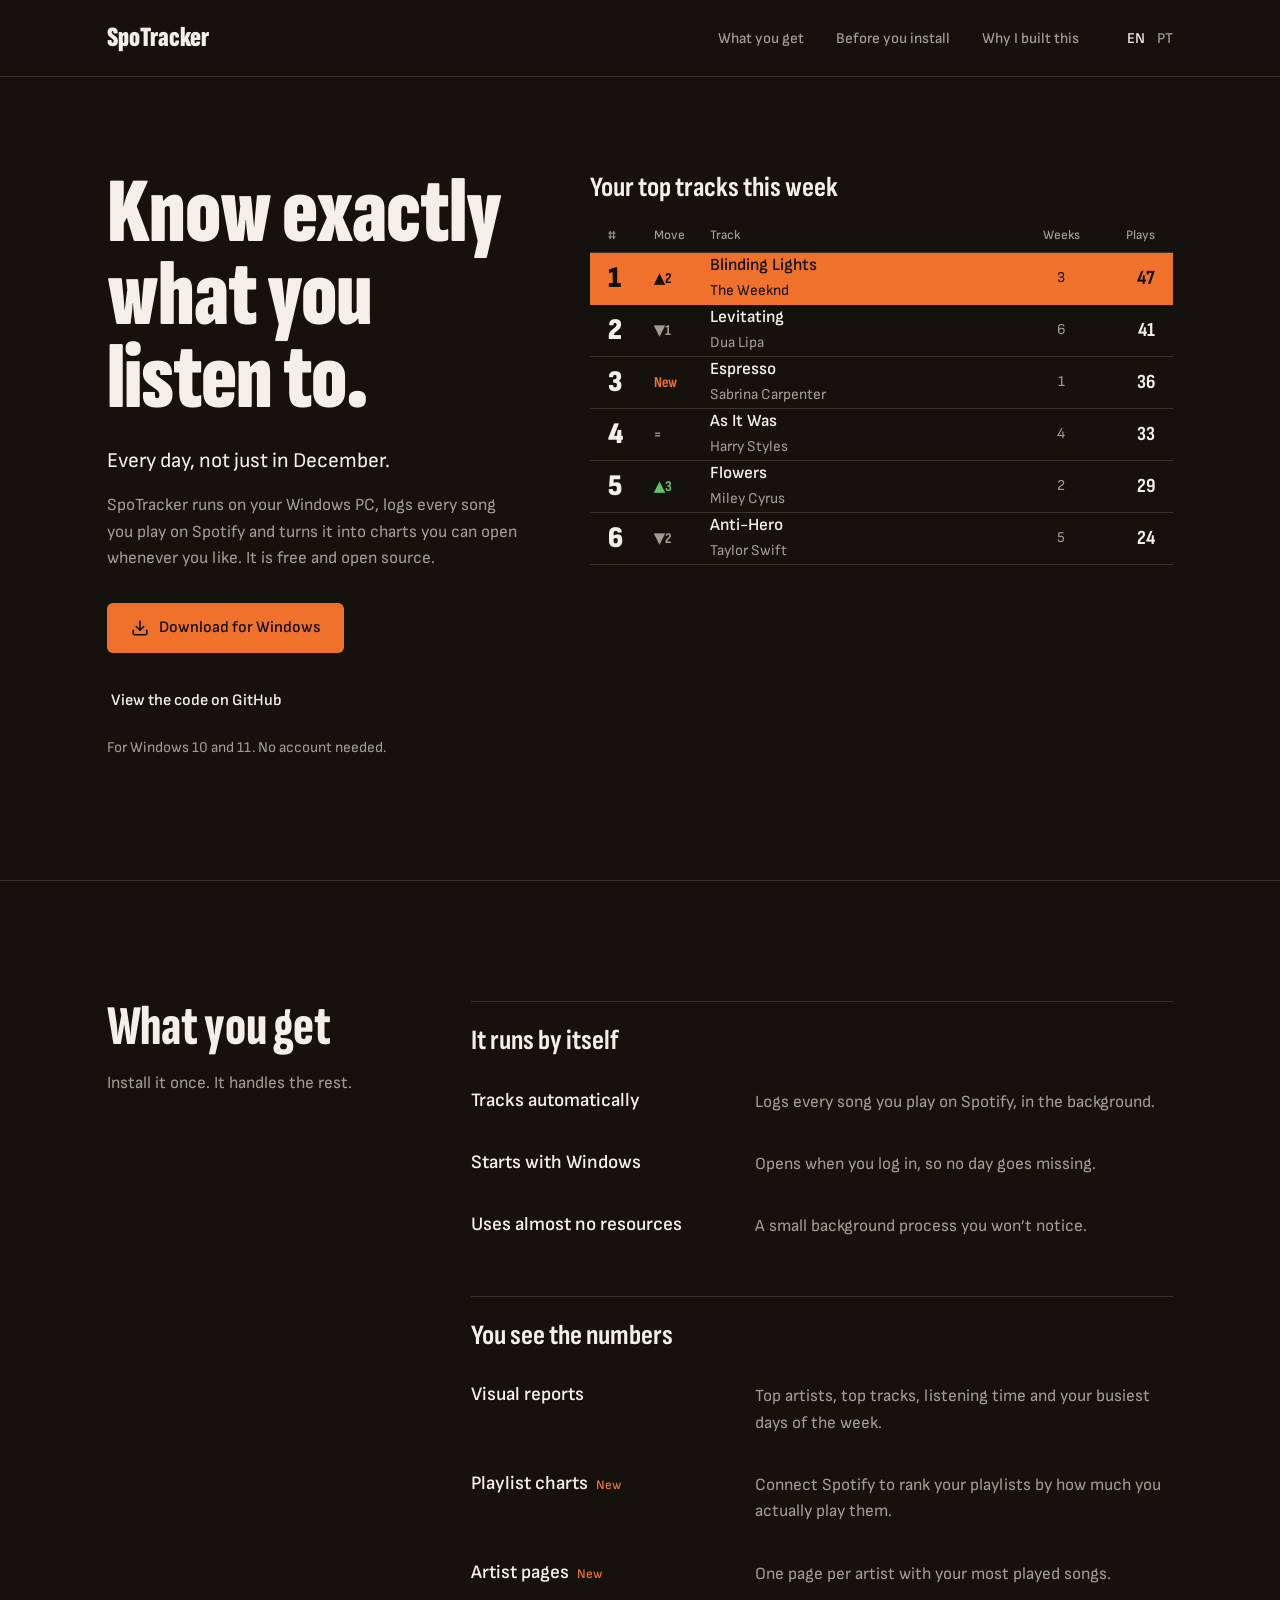
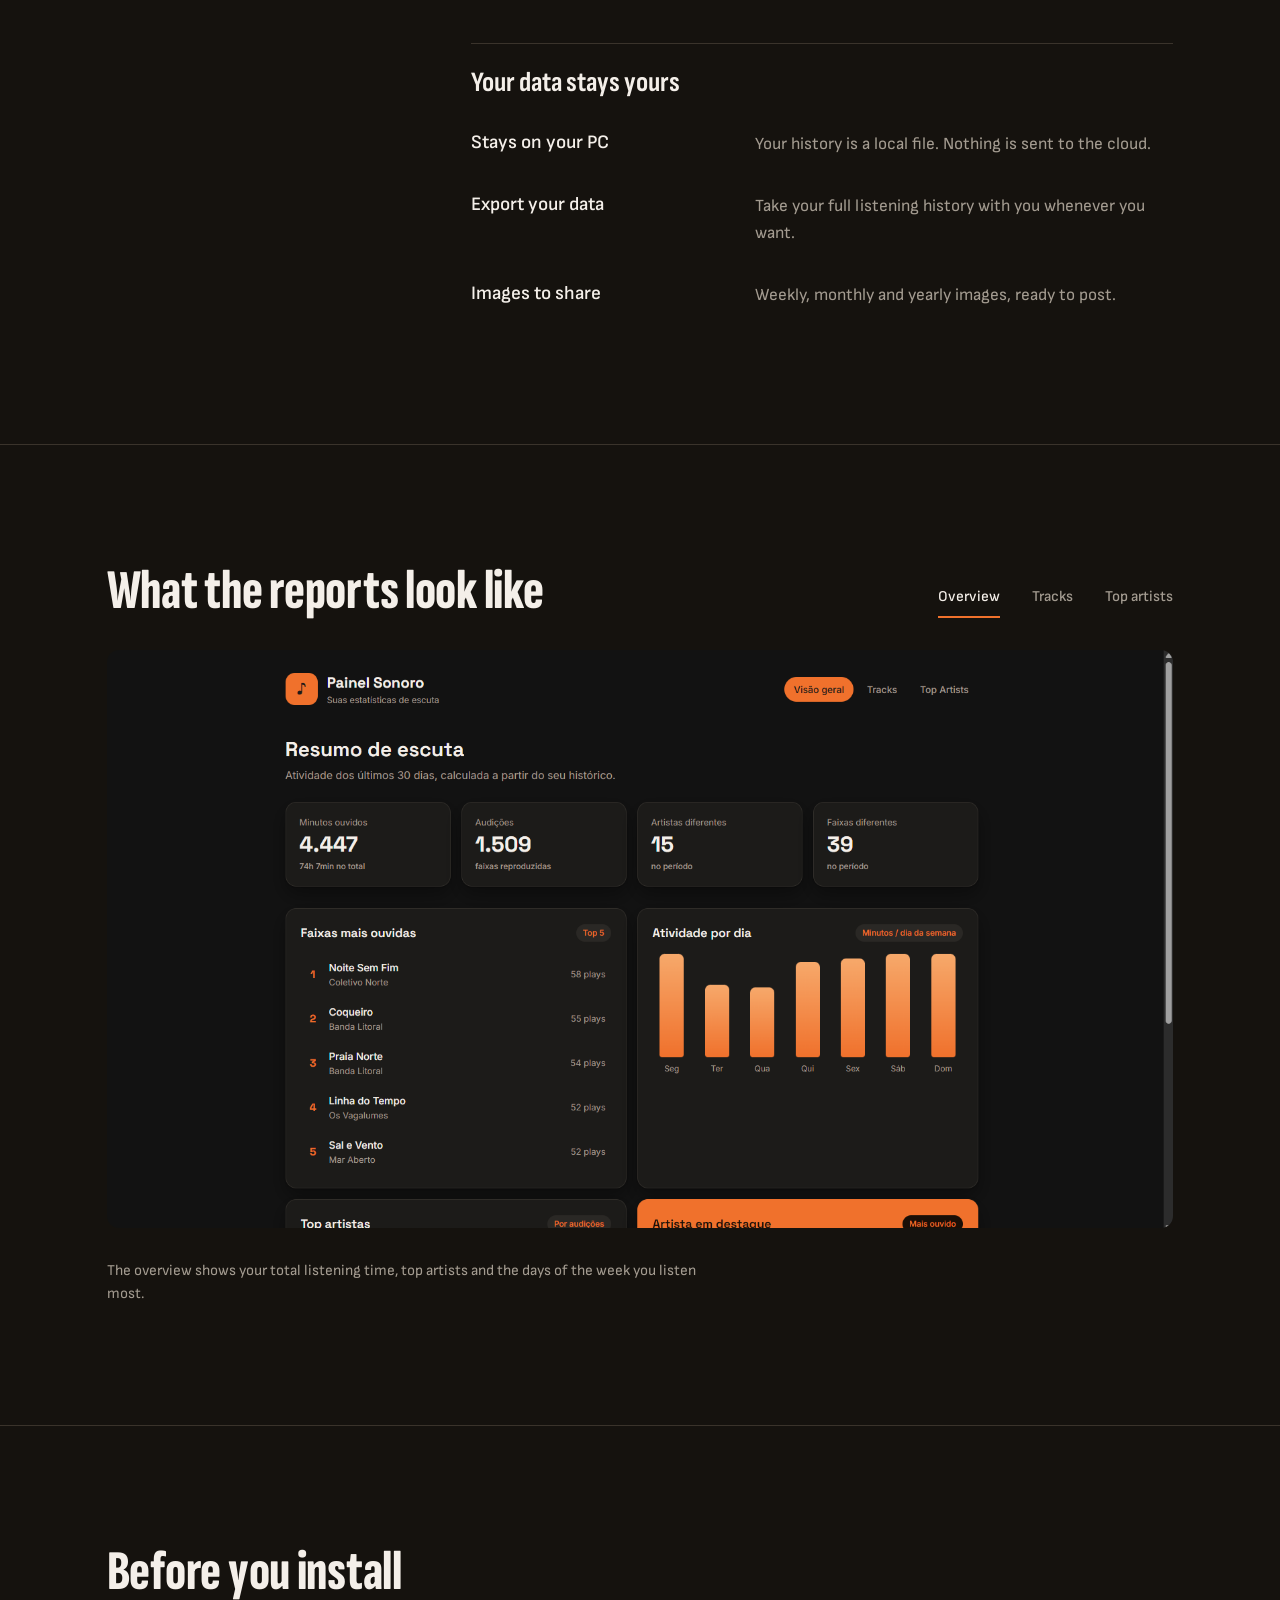
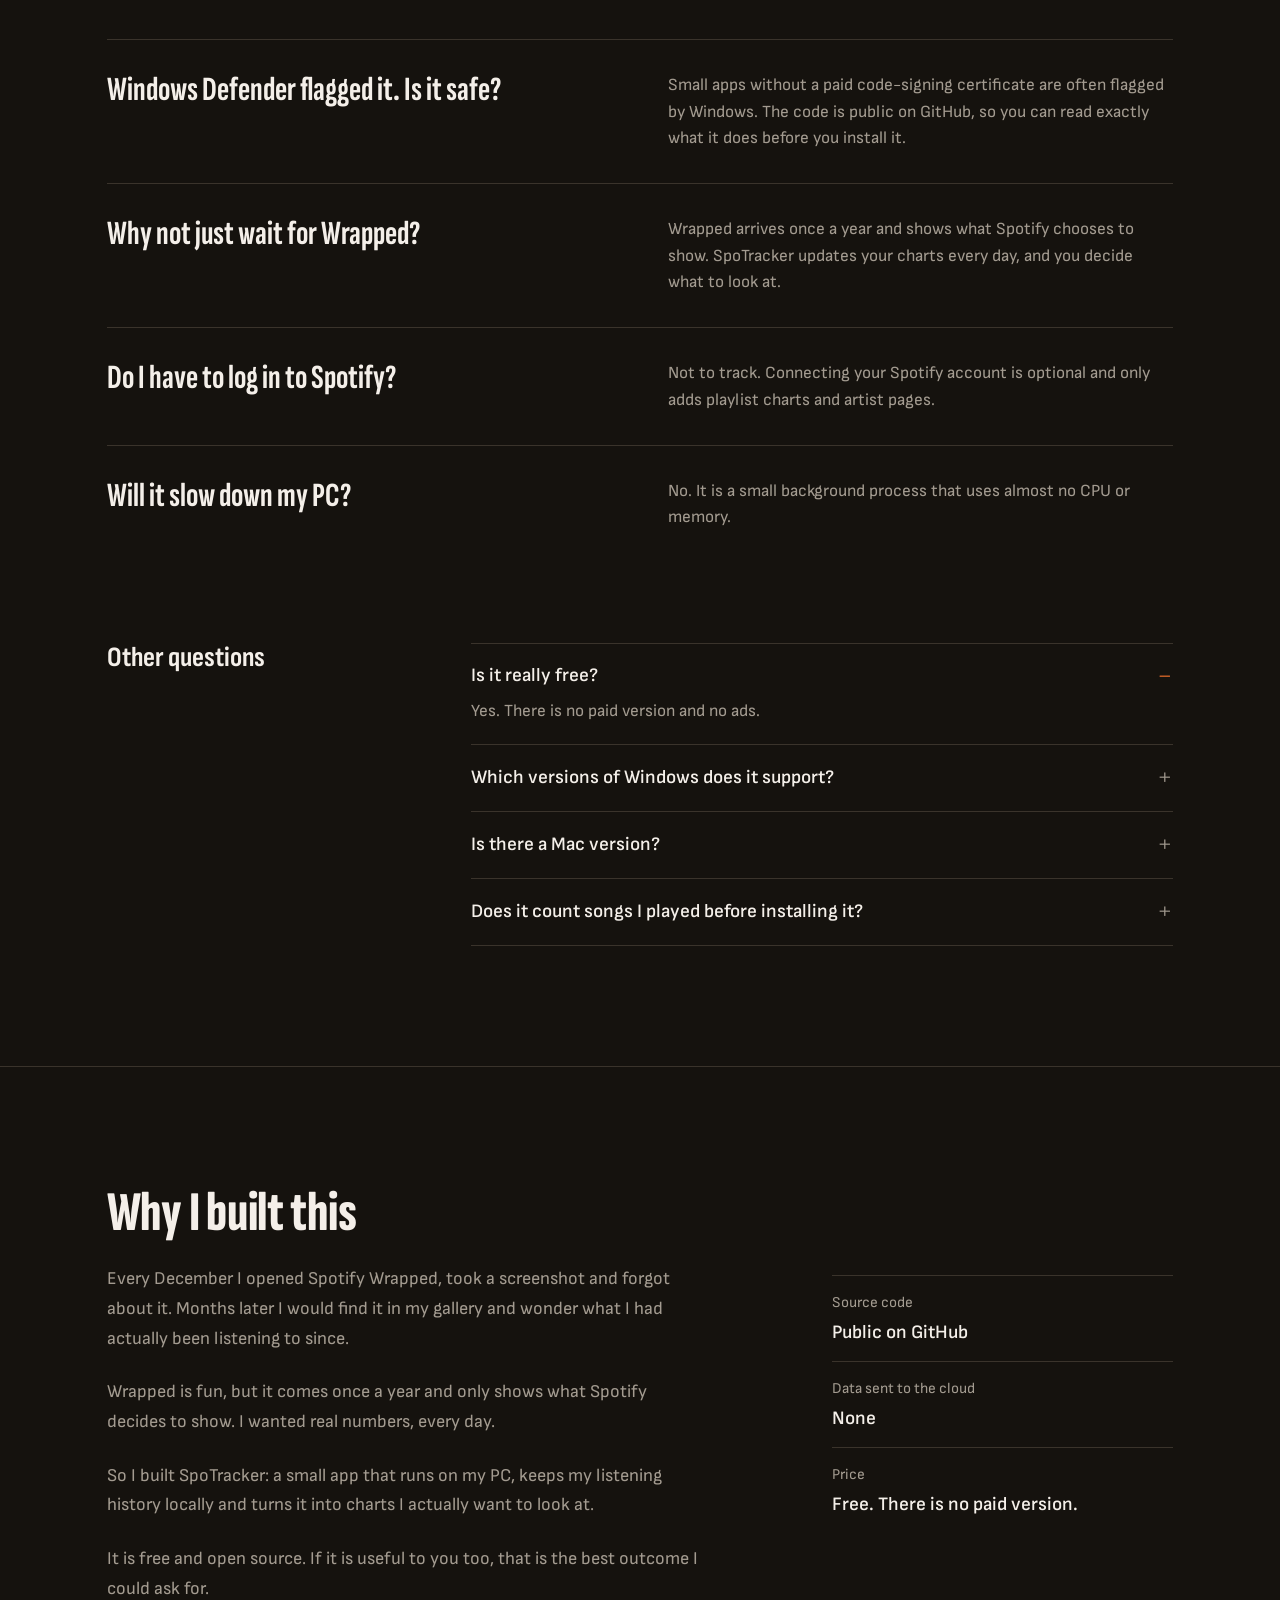
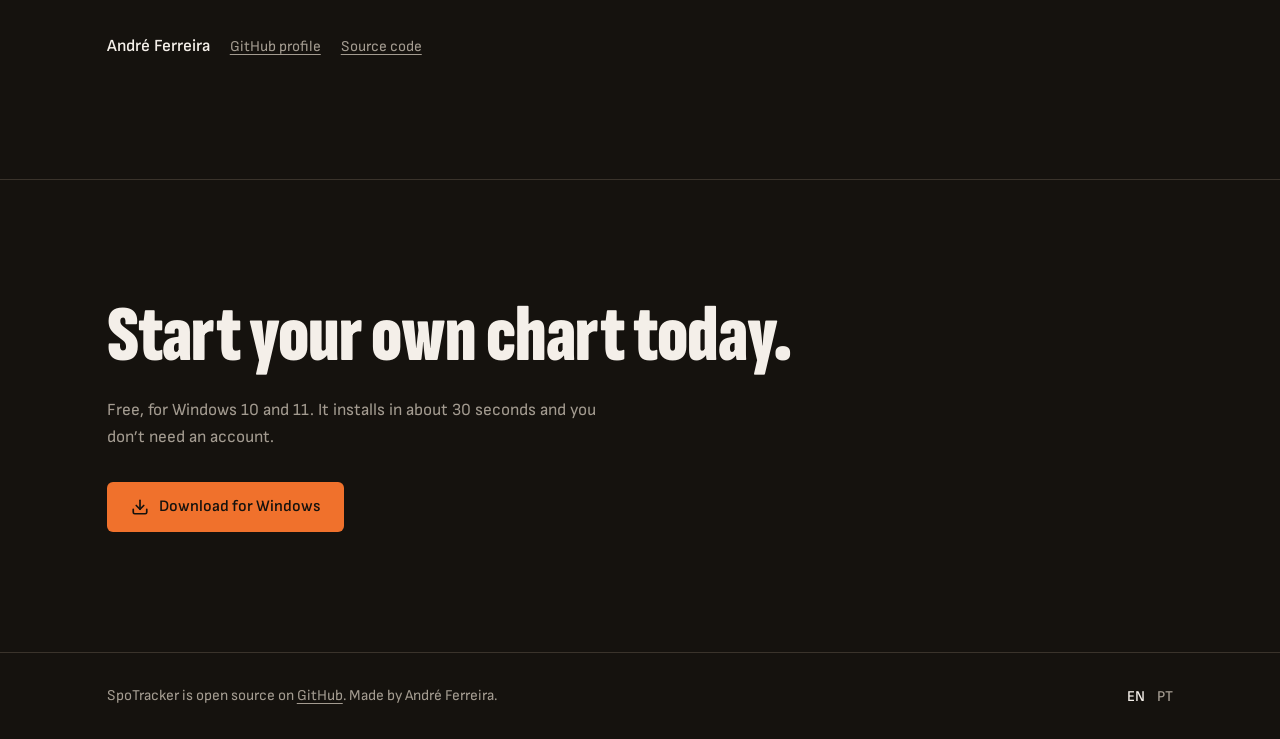
==== commit 9b06d704: "chore: removed duplicated file" ====
--- a/landing/index.html
+++ b/landing/index.html
@@ -50,7 +50,7 @@
 		"name": "SpoTracker",
 		"description": "A tiny desktop app that tracks every song you play on Spotify, stores data locally, and generates beautiful reports with top artists, top tracks, listening patterns and playlist charts - whenever you want.",
 		"url": "https://www.spotracker.eu/",
-		"downloadUrl": "https://github.com/andreferreira04/spoTracker/releases/latest/download/SpoTrackerInstaller.exe",
+		"downloadUrl": "https://github.com/andreferreira04/spoTracker/releases/latest",
 		"operatingSystem": "Windows 10, Windows 11",
 		"applicationCategory": "MultimediaApplication",
 		"applicationSubCategory": "Music Statistics Tracker",
@@ -79,7 +79,7 @@
 			"Exportable listening history"
 		],
 		"isAccessibleForFree": true,
-		"installUrl": "https://github.com/andreferreira04/spoTracker/releases/latest/download/SpoTrackerInstaller.exe"
+		"installUrl": "https://github.com/andreferreira04/spoTracker/releases/latest"
 	}
 	</script>
 
@@ -173,13 +173,13 @@
 				<p class="hero-lead" data-i18n="heroLead">Every day, not just in December.</p>
 				<p class="hero-body" data-i18n="heroBody">SpoTracker runs on your Windows PC, logs every song you play on Spotify and turns it into charts you can open whenever you like. It is free and open source.</p>
 				<div class="hero-actions">
-					<a href="https://github.com/andreferreira04/spoTracker/releases/latest/download/SpoTrackerInstaller.exe" class="btn btn-primary" id="cta-download-hero">
+					<a href="https://github.com/andreferreira04/spoTracker/releases/latest" class="btn btn-primary" id="cta-download-hero">
 						<svg width="18" height="18" viewBox="0 0 24 24" fill="none" stroke="currentColor" stroke-width="2.25" stroke-linecap="round" stroke-linejoin="round" aria-hidden="true"><path d="M21 15v4a2 2 0 0 1-2 2H5a2 2 0 0 1-2-2v-4"/><polyline points="7 10 12 15 17 10"/><line x1="12" y1="15" x2="12" y2="3"/></svg>
 						<span data-i18n="heroCta">Download for Windows</span>
 					</a>
 					<a href="https://github.com/andreferreira04/spoTracker" class="btn btn-quiet" target="_blank" rel="noopener noreferrer" data-i18n="heroSource">View the code on GitHub</a>
 				</div>
-				<p class="hero-note" data-i18n="heroNote">For Windows 10 and 11. No account needed to start tracking.</p>
+				<p class="hero-note" data-i18n="heroNote">For Windows 10 and 11. No account needed.</p>
 			</div>
 
 			<figure class="chart" aria-labelledby="chart-title">
@@ -241,7 +241,6 @@
 						</tr>
 					</tbody>
 				</table>
-				<figcaption class="chart-note" data-i18n="chartNote">Example chart. Yours is built from what you actually play.</figcaption>
 			</figure>
 		</div>
 	</section>
@@ -421,7 +420,7 @@
 		<div class="page">
 			<h2 id="cta-heading" data-i18n="ctaTitle">Start your own chart today.</h2>
 			<p class="download-sub" data-i18n="ctaSub">Free, for Windows 10 and 11. It installs in about 30 seconds and you don’t need an account.</p>
-			<a href="https://github.com/andreferreira04/spoTracker/releases/latest/download/SpoTrackerInstaller.exe" class="btn btn-primary" id="cta-download-bottom">
+			<a href="https://github.com/andreferreira04/spoTracker/releases/latest" class="btn btn-primary" id="cta-download-bottom">
 				<svg width="18" height="18" viewBox="0 0 24 24" fill="none" stroke="currentColor" stroke-width="2.25" stroke-linecap="round" stroke-linejoin="round" aria-hidden="true"><path d="M21 15v4a2 2 0 0 1-2 2H5a2 2 0 0 1-2-2v-4"/><polyline points="7 10 12 15 17 10"/><line x1="12" y1="15" x2="12" y2="3"/></svg>
 				<span data-i18n="ctaBtn">Download for Windows</span>
 			</a>
@@ -464,6 +463,36 @@
 		});
 	})();
 
+	// Download buttons: download the latest versioned installer (SpoTrackerInstaller-x.y.z.exe) directly.
+	// Without JS or if the API fails, the href stays on the latest release page.
+	(function () {
+		var ctas = Array.prototype.slice.call(document.querySelectorAll("#cta-download-hero, #cta-download-bottom"));
+		if (!ctas.length || !window.fetch) return;
+		var direct = null;
+		var lookup = fetch("https://api.github.com/repos/andreferreira04/spoTracker/releases/latest")
+			.then(function (r) { return r.ok ? r.json() : null })
+			.then(function (data) {
+				var asset = data && (data.assets || []).filter(function (a) {
+					return /^SpoTrackerInstaller-.+\.exe$/i.test(a.name);
+				})[0];
+				if (!asset) return null;
+				direct = asset.browser_download_url;
+				ctas.forEach(function (a) { a.href = direct });
+				return direct;
+			})
+			.catch(function () { return null });
+		// Clicked before the API answered: wait for it (max 3s), then go to the installer or the fallback.
+		ctas.forEach(function (a) {
+			a.addEventListener("click", function (e) {
+				if (direct || e.ctrlKey || e.metaKey || e.shiftKey || e.button !== 0) return;
+				e.preventDefault();
+				var fallback = a.href;
+				var timeout = new Promise(function (resolve) { setTimeout(function () { resolve(null) }, 3000) });
+				Promise.race([lookup, timeout]).then(function (url) { window.location.href = url || fallback });
+			});
+		});
+	})();
+
 	// FAQ
 	document.querySelectorAll(".faq-q").forEach(function (btn) {
 		btn.addEventListener("click", function () {
--- a/landing/style.css
+++ b/landing/style.css
@@ -113,7 +113,7 @@
 
 /* ── Hero ────────────────────────────────────────── */
 .hero { padding: 96px 0 120px }
-.hero-layout { display: grid; grid-template-columns: minmax(0, 486fr) minmax(0, 690fr); gap: 24px; align-items: start }
+.hero-layout { display: grid; grid-template-columns: minmax(0, 486fr) minmax(0, 690fr); gap: 72px; align-items: start }
 
 .hero h1 {
 	font-family: var(--ps-font-xcond);
@@ -128,25 +128,25 @@
 .chart { min-width: 0 }
 .chart-head {
 	display: flex; align-items: baseline; justify-content: space-between; gap: 16px; flex-wrap: wrap;
-	padding-bottom: 20px;
+	padding-bottom: 14px;
 }
 .chart-title { font-family: var(--ps-font-cond); font-size: 28px; font-weight: 700; line-height: 1.1 }
 .chart-updated { font-size: 15px; line-height: 1.5; color: var(--ps-ink-soft) }
 
 .chart-table { width: 100%; border-collapse: collapse; table-layout: fixed }
 .chart-table th {
-	padding: 10px 0; text-align: left;
+	padding: 8px 0; text-align: left;
 	font-size: 13px; font-weight: 500; line-height: 1.4; color: var(--ps-ink-soft);
 	border-bottom: 1px solid var(--ps-rule);
 }
-.chart-table td { height: 64px; padding: 0; border-bottom: 1px solid var(--ps-rule); vertical-align: middle }
-.chart-table th:first-child, .chart-table td:first-child { padding-left: 20px; width: 76px }
-.chart-table th:last-child, .chart-table td:last-child { padding-right: 20px; width: 92px }
+.chart-table td { height: 52px; padding: 0; border-bottom: 1px solid var(--ps-rule); vertical-align: middle }
+.chart-table th:first-child, .chart-table td:first-child { padding-left: 18px; width: 64px }
+.chart-table th:last-child, .chart-table td:last-child { padding-right: 18px; width: 76px }
 .chart-table .chart-move { width: 56px }
 .chart-table .chart-weeks { width: 72px; text-align: center }
 .chart-table .chart-plays { text-align: right }
 
-td.chart-pos { font-family: var(--ps-font-cond); font-size: 36px; font-weight: 900; line-height: 1 }
+td.chart-pos { font-family: var(--ps-font-cond); font-size: 30px; font-weight: 900; line-height: 1 }
 td.chart-move { font-family: var(--ps-font-cond); font-size: 15px; font-weight: 700; line-height: 1; color: var(--ps-ink-soft) }
 td.chart-up { color: var(--ps-up) }
 td.chart-new { color: var(--ps-accent) }
@@ -155,13 +155,13 @@
 .chart-song { font-size: 17px; font-weight: 600; line-height: 1.4 }
 .chart-artist { margin-top: 2px; font-size: 15px; line-height: 1.5; color: var(--ps-ink-soft) }
 td.chart-weeks { font-size: 15px; line-height: 1.5; color: var(--ps-ink-soft) }
-td.chart-plays { font-family: var(--ps-font-cond); font-size: 22px; font-weight: 700; line-height: 1 }
+td.chart-plays { font-family: var(--ps-font-cond); font-size: 20px; font-weight: 700; line-height: 1 }
 
 .chart-top { background-color: var(--ps-accent); color: var(--ps-ground) }
 .chart-top td { border-bottom-color: var(--ps-accent) }
 .chart-top td.chart-move, .chart-top .chart-artist, .chart-top td.chart-weeks { color: var(--ps-ground) }
 
-.chart-note { padding: 16px 0 0 20px; font-size: 13px; font-weight: 500; line-height: 1.4; color: var(--ps-ink-soft) }
+.chart-note { padding: 12px 0 0 18px; font-size: 13px; font-weight: 500; line-height: 1.4; color: var(--ps-ink-soft) }
 
 /* ── What you get ────────────────────────────────── */
 .feature-groups { display: flex; flex-direction: column; gap: 40px }
